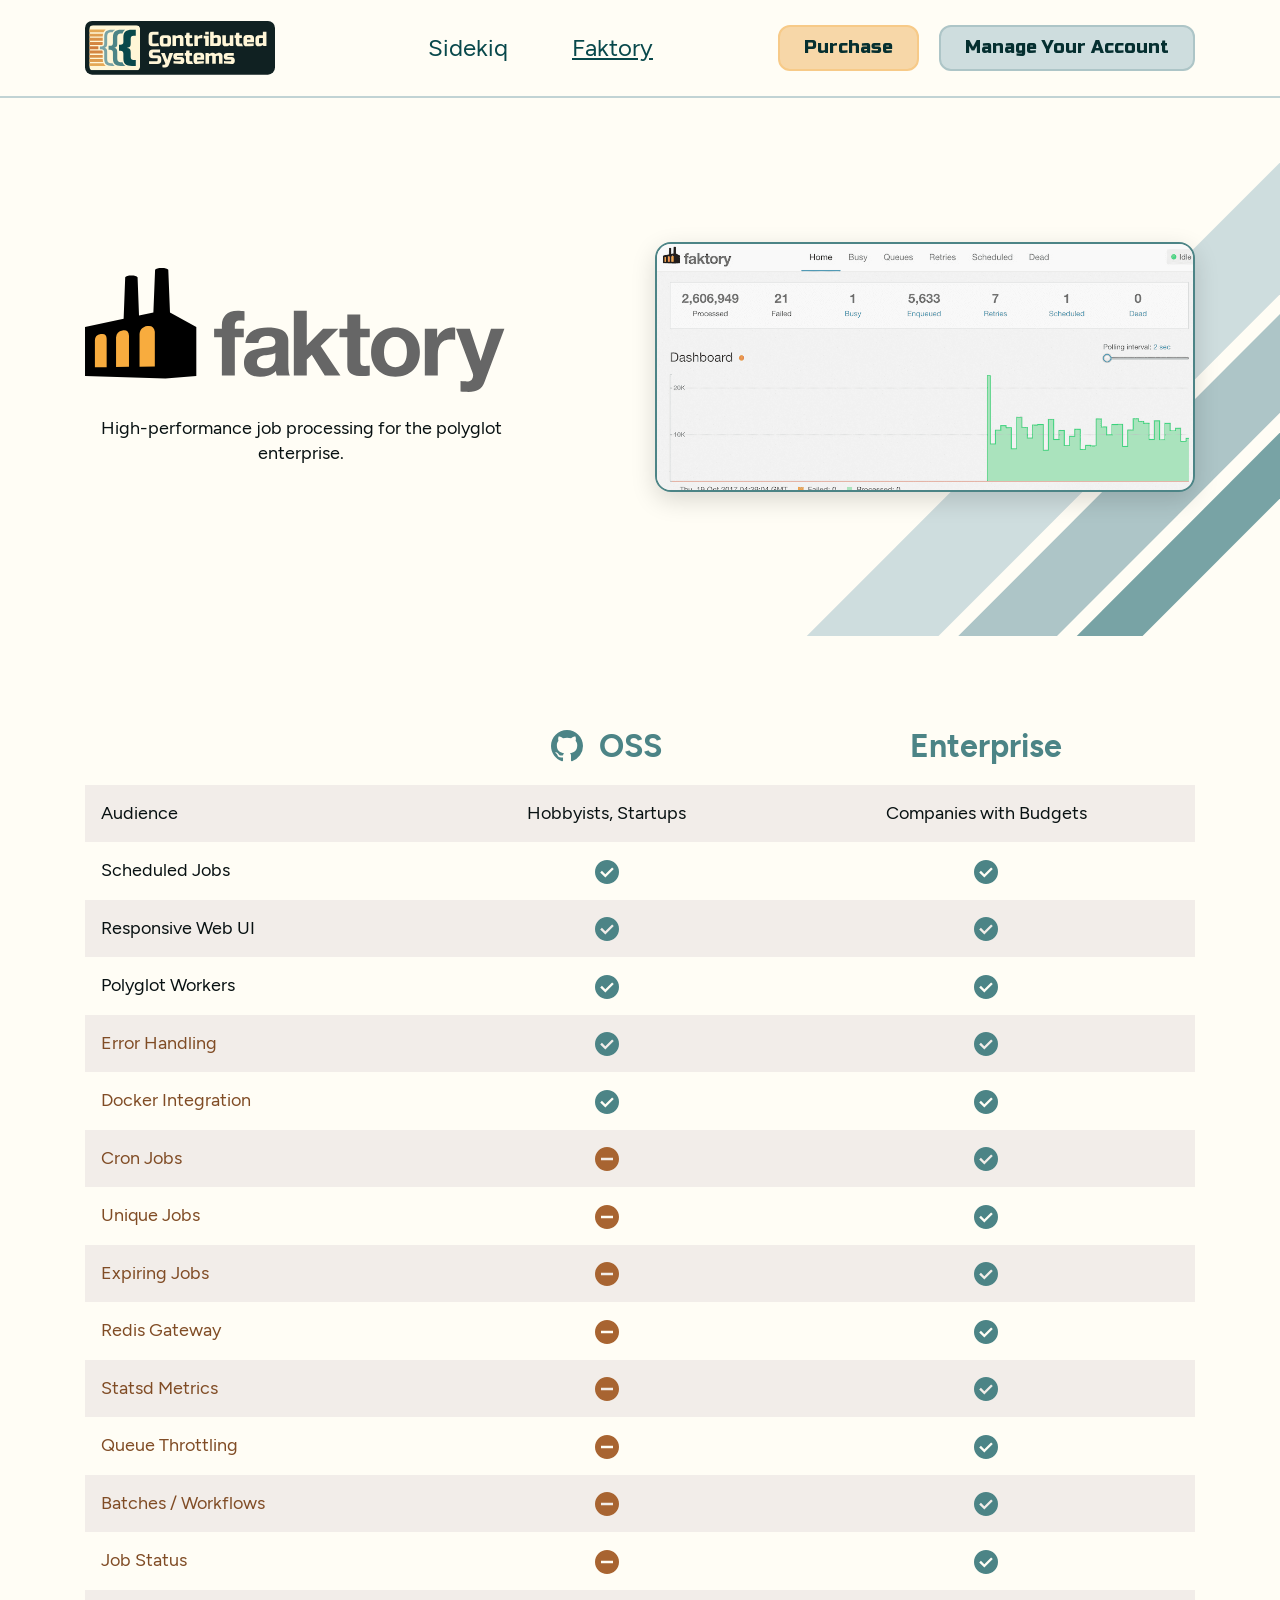
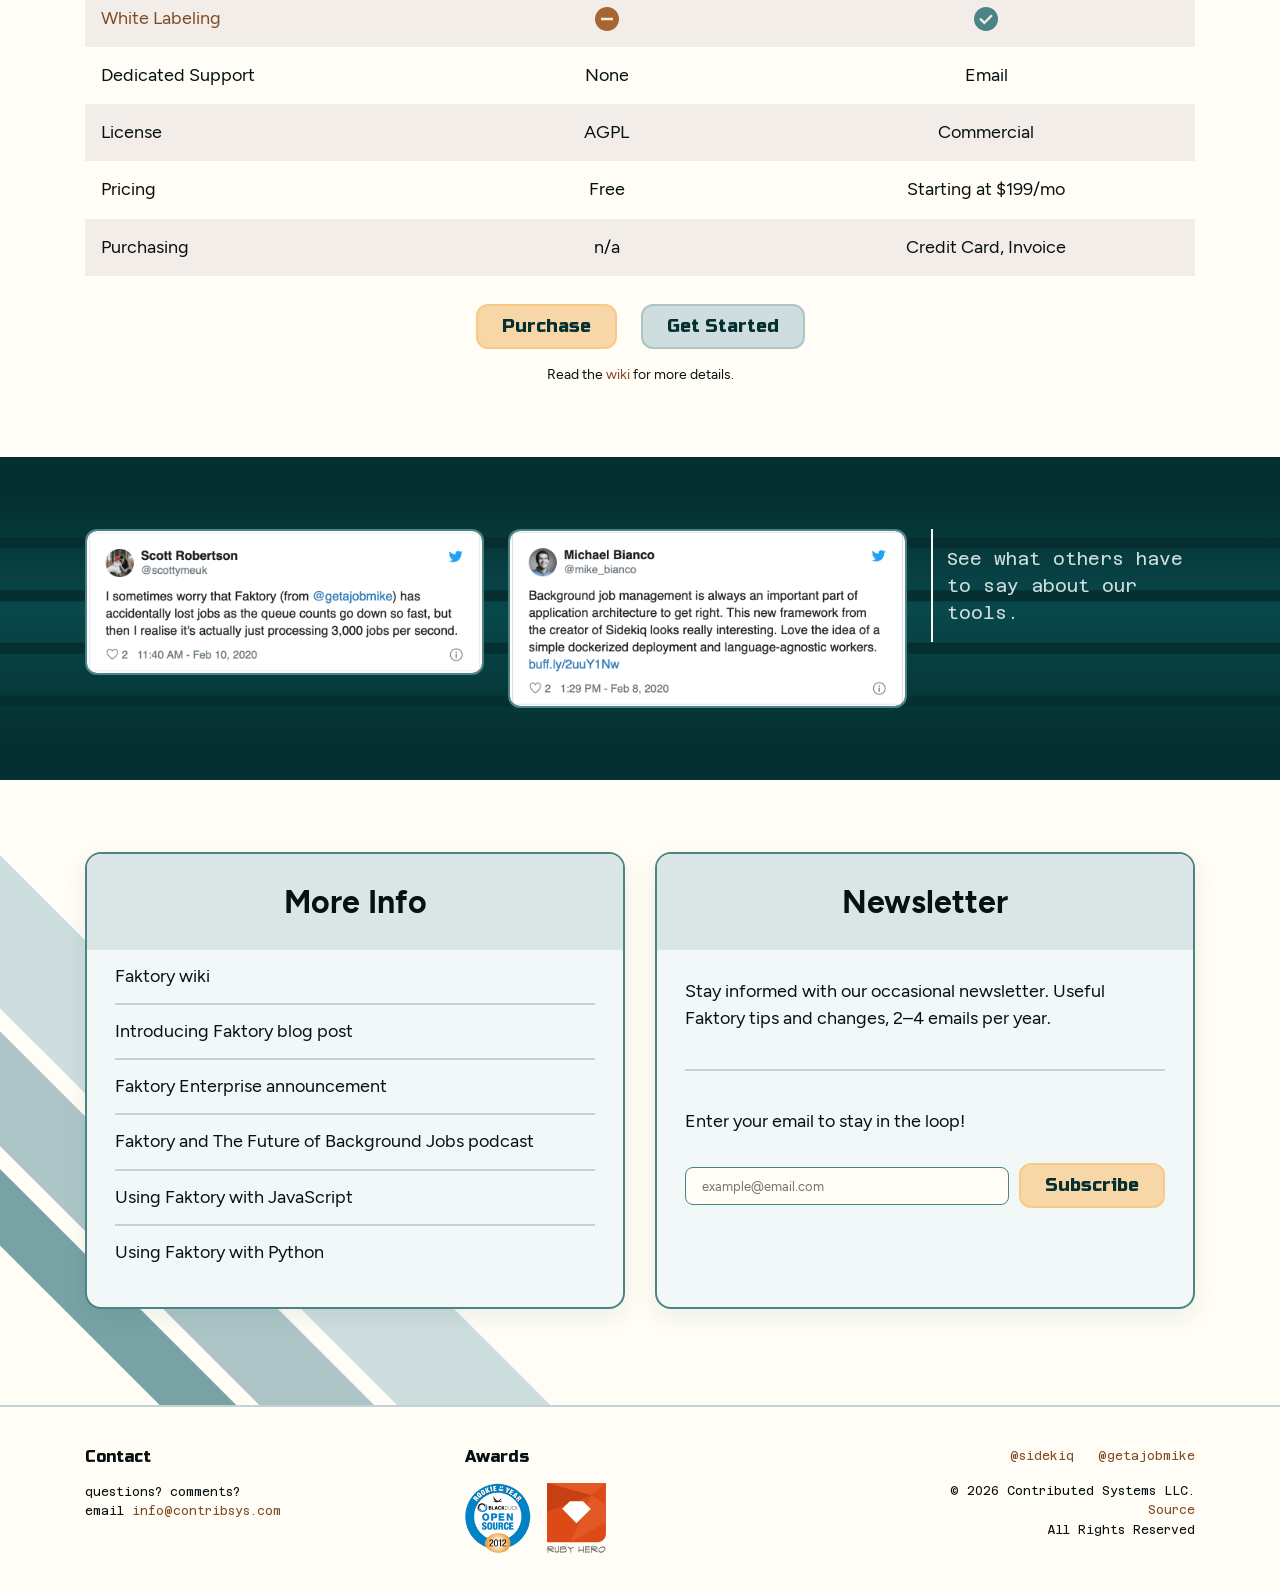
==== faktory/index.html @ bf3a91c1 "Replace fa-github icon with inline SVG" ====
<!doctype html>
<html lang="en">
  <head>
    <meta charset="utf-8">
    <title>Faktory - high-performance background job system</title>
    <meta name="description" content="Faktory provides the features and APIs necessary to scale asynchronous background job processing for any enterprise.">
    <meta name="viewport" content="width=device-width, initial-scale=1">
    <link rel="icon" type="image/svg+xml" href="../favicon.svg">
    <link rel="preload" href="../fonts/RussoOne-Regular.woff2" as="font" type="font/woff2" crossorigin>
    <link rel="preload" href="../fonts/Figtree-Regular.woff2" as="font" type="font/woff2" crossorigin>
    <link rel="stylesheet" href="../css/base.css">
    <link rel="stylesheet" href="../css/fonts.css">
    <link rel="stylesheet" href="../css/theme.css">
    <link rel="stylesheet" href="../css/components.css">
  </head>
  <body>

    <header class="site-header">
      <div class="container">
        <nav class="navbar navbar-expand-lg">
          <a class="navbar-brand" href="../">
            <img src="../images/contribsys-logo.svg" alt="Contributed Systems" width="190" height="54">
          </a>
          <button class="navbar-toggler" type="button" data-toggle="collapse" data-target="#primaryNav" aria-controls="primaryNav" aria-expanded="false" aria-label="Toggle navigation">
            <span class="navbar-toggler-icon"></span>
          </button>
          <div class="collapse navbar-collapse" id="primaryNav">
            <ul class="navbar-nav mx-auto site-nav">
              <li class="nav-item"><a class="nav-link" href="https://sidekiq.org">Sidekiq</a></li>
              <li class="nav-item"><a class="nav-link active" href=".">Faktory</a></li>
            </ul>
            <ul class="navbar-nav site-nav-cta">
              <li class="nav-item"><a class="nav-link btn-pill btn-pill--accent" href="https://billing.contribsys.com/">Purchase</a></li>
              <li class="nav-item"><a class="nav-link btn-pill btn-pill--primary" href="https://billing.contribsys.com/">Manage Your Account</a></li>
            </ul>
          </div>
        </nav>
      </div>
    </header>

    <section class="hero">
      <div class="mint__stripes mint__stripes--right" aria-hidden="true"></div>
      <div class="container">
        <div class="row align-items-center">
          <div class="col-lg-6 faktory-hero__intro">
            <img src="../images/faktory-logo.svg" class="faktory-hero__logo" alt="Faktory">
            <h2 class="faktory-hero__tagline">High-performance job processing for the polyglot enterprise.</h2>
          </div>
          <div class="col-lg-6 faktory-hero__screenshot">
            <img src="../images/faktory-ui.png" class="faktory-hero__ui framed" alt="Faktory Web UI">
          </div>
        </div>
      </div>
    </section>

    <section class="compare">
      <div class="container">
        <table class="table compare-table">
          <thead>
            <tr>
              <th scope="col"></th>
              <th scope="col"><a href="https://github.com/contribsys/faktory/" target="_blank" rel="noopener"><svg aria-hidden="true" width="1em" height="1em" viewBox="0 0 16 16" fill="currentColor" style="vertical-align: -.15em; margin-right: .25em;"><path d="M8 0C3.58 0 0 3.58 0 8c0 3.54 2.29 6.53 5.47 7.59.4.07.55-.17.55-.38 0-.19-.01-.82-.01-1.49-2.01.37-2.53-.49-2.69-.94-.09-.23-.48-.94-.82-1.13-.28-.15-.68-.52-.01-.53.63-.01 1.08.58 1.23.82.72 1.21 1.87.87 2.33.66.07-.52.28-.87.51-1.07-1.78-.2-3.64-.89-3.64-3.95 0-.87.31-1.59.82-2.15-.08-.2-.36-1.02.08-2.12 0 0 .67-.21 2.2.82.64-.18 1.32-.27 2-.27.68 0 1.36.09 2 .27 1.53-1.04 2.2-.82 2.2-.82.44 1.1.16 1.92.08 2.12.51.56.82 1.27.82 2.15 0 3.07-1.87 3.75-3.65 3.95.29.25.54.73.54 1.48 0 1.07-.01 1.93-.01 2.2 0 .21.15.46.55.38A8.013 8.013 0 0 0 16 8c0-4.42-3.58-8-8-8z"/></svg> OSS</a></th>
              <th scope="col">Enterprise</th>
            </tr>
          </thead>
          <tbody>
            <tr><td class="key">Audience</td><td>Hobbyists, Startups</td><td>Companies with Budgets</td></tr>
            <tr><td class="key">Scheduled Jobs</td><td><span class="icon-yes" aria-label="yes"></span></td><td><span class="icon-yes" aria-label="yes"></span></td></tr>
            <tr><td class="key">Responsive Web UI</td><td><span class="icon-yes" aria-label="yes"></span></td><td><span class="icon-yes" aria-label="yes"></span></td></tr>
            <tr><td class="key">Polyglot Workers</td><td><span class="icon-yes" aria-label="yes"></span></td><td><span class="icon-yes" aria-label="yes"></span></td></tr>
            <tr><td class="key"><a href="https://github.com/contribsys/faktory/wiki/Job-Errors">Error Handling</a></td><td><span class="icon-yes" aria-label="yes"></span></td><td><span class="icon-yes" aria-label="yes"></span></td></tr>
            <tr><td class="key"><a href="https://github.com/contribsys/faktory/wiki/Docker">Docker Integration</a></td><td><span class="icon-yes" aria-label="yes"></span></td><td><span class="icon-yes" aria-label="yes"></span></td></tr>
            <tr><td class="key"><a href="https://github.com/contribsys/faktory/wiki/Ent-Cron">Cron Jobs</a></td><td><span class="icon-no" aria-label="no"></span></td><td><span class="icon-yes" aria-label="yes"></span></td></tr>
            <tr><td class="key"><a href="https://github.com/contribsys/faktory/wiki/Ent-Unique-Jobs">Unique Jobs</a></td><td><span class="icon-no" aria-label="no"></span></td><td><span class="icon-yes" aria-label="yes"></span></td></tr>
            <tr><td class="key"><a href="https://github.com/contribsys/faktory/wiki/Ent-Expiring-Jobs">Expiring Jobs</a></td><td><span class="icon-no" aria-label="no"></span></td><td><span class="icon-yes" aria-label="yes"></span></td></tr>
            <tr><td class="key"><a href="https://github.com/contribsys/faktory/wiki/Ent-Redis-Gateway">Redis Gateway</a></td><td><span class="icon-no" aria-label="no"></span></td><td><span class="icon-yes" aria-label="yes"></span></td></tr>
            <tr><td class="key"><a href="https://github.com/contribsys/faktory/wiki/Ent-Metrics">Statsd Metrics</a></td><td><span class="icon-no" aria-label="no"></span></td><td><span class="icon-yes" aria-label="yes"></span></td></tr>
            <tr><td class="key"><a href="https://github.com/contribsys/faktory/wiki/Ent-Throttling">Queue Throttling</a></td><td><span class="icon-no" aria-label="no"></span></td><td><span class="icon-yes" aria-label="yes"></span></td></tr>
            <tr><td class="key"><a href="https://github.com/contribsys/faktory/wiki/Ent-Batches">Batches / Workflows</a></td><td><span class="icon-no" aria-label="no"></span></td><td><span class="icon-yes" aria-label="yes"></span></td></tr>
            <tr><td class="key"><a href="https://github.com/contribsys/faktory/wiki/Ent-Tracking">Job Status</a></td><td><span class="icon-no" aria-label="no"></span></td><td><span class="icon-yes" aria-label="yes"></span></td></tr>
            <tr><td class="key"><a href="https://github.com/contribsys/faktory/wiki/Ent-Misc">White Labeling</a></td><td><span class="icon-no" aria-label="no"></span></td><td><span class="icon-yes" aria-label="yes"></span></td></tr>
            <tr><td class="key">Dedicated Support</td><td>None</td><td>Email</td></tr>
            <tr><td class="key">License</td><td>AGPL</td><td>Commercial</td></tr>
            <tr><td class="key">Pricing</td><td>Free</td><td>Starting at $199/mo</td></tr>
            <tr><td class="key">Purchasing</td><td>n/a</td><td>Credit Card, Invoice</td></tr>
          </tbody>
        </table>
        <div class="compare__cta">
          <a href="https://billing.contribsys.com/" target="_blank" rel="noopener" class="btn-pill btn-pill--accent">Purchase</a>
          <a href="https://github.com/contribsys/faktory/wiki" target="_blank" rel="noopener" class="btn-pill btn-pill--primary">Get Started</a>
        </div>
        <p class="compare__note">Read the <a href="https://github.com/contribsys/faktory/wiki#documentation">wiki</a> for more details.</p>
      </div>
    </section>

    <section class="mint-band testimonials">
      <div class="container">
        <div class="testimonials__grid">
          <a class="testimonials__tweet" href="https://twitter.com/scottymeuk/status/1226954047095214087" target="_blank" rel="noopener">
            <img src="../images/faktory-tweet1.png" alt="Tweet by Scott Robertson" class="framed">
          </a>
          <a class="testimonials__tweet" href="https://twitter.com/mike_bianco/status/1226256642561495040" target="_blank" rel="noopener">
            <img src="../images/faktory-tweet2.png" alt="Tweet by Michael Bianco" class="framed">
          </a>
          <p class="testimonials__eyebrow">See what others have to say about our tools.</p>
        </div>
      </div>
    </section>

    <section class="info-band">
      <div class="mint__stripes mint__stripes--left" aria-hidden="true"></div>
      <div class="container">
        <div class="row">
          <div class="col-md-6 mb-4">
            <article class="card-panel info-card">
              <header class="card-panel__header">
                <h3>More Info</h3>
              </header>
              <ul class="card-panel__list">
                <li><a target="_blank" rel="noopener" href="https://github.com/contribsys/faktory/wiki">Faktory wiki</a></li>
                <li><a target="_blank" rel="noopener" href="https://www.mikeperham.com/2017/10/24/introducing-faktory/">Introducing Faktory blog post</a></li>
                <li><a target="_blank" rel="noopener" href="https://www.mikeperham.com/2020/01/08/faktory-enterprise/">Faktory Enterprise announcement</a></li>
                <li><a target="_blank" rel="noopener" href="https://changelog.com/podcast/274">Faktory and The Future of Background Jobs podcast</a></li>
                <li><a target="_blank" rel="noopener" href="https://www.mikeperham.com/2019/01/16/using-faktory-with-javascript/">Using Faktory with JavaScript</a></li>
                <li><a target="_blank" rel="noopener" href="https://www.mikeperham.com/2019/01/08/using-faktory-with-python/">Using Faktory with Python</a></li>
              </ul>
            </article>
          </div>
          <div class="col-md-6 mb-4">
            <article class="card-panel info-card">
              <header class="card-panel__header">
                <h3>Newsletter</h3>
              </header>
              <div class="card-panel__body">
                <p>Stay informed with our occasional newsletter. Useful Faktory tips and changes, 2&ndash;4 emails per year.</p>
                <hr class="card-panel__rule">
                <p>Enter your email to stay in the loop!</p>
                <form action="https://tinyletter.com/faktory" method="post" target="popupwindow" onsubmit="window.open('https://tinyletter.com/faktory', 'popupwindow', 'scrollbars=yes,width=800,height=600');return true" class="newsletter-form">
                  <label class="sr-only" for="tlemail">Email address</label>
                  <input type="email" name="email" id="tlemail" placeholder="example@email.com" autocomplete="email" required>
                  <input type="hidden" value="1" name="embed">
                  <button type="submit" class="btn-pill btn-pill--accent">Subscribe</button>
                </form>
              </div>
            </article>
          </div>
        </div>
      </div>
    </section>

    <footer class="site-footer">
      <div class="container">
        <div class="row site-footer__row">
          <div class="col-md-4 site-footer__col site-footer__contact">
            <h3 class="site-footer__heading">Contact</h3>
            <p>questions? comments?<br>
              email <a href="mailto:info&#64;contribsys.com">info&#64;contribsys.com</a></p>
          </div>
          <div class="col-md-4 site-footer__col site-footer__awards">
            <h3 class="site-footer__heading">Awards</h3>
            <div class="site-footer__badges">
              <a href="https://www.blackducksoftware.com/open-source-rookies/2012-recipients" target="_blank" rel="noopener">
                <img src="../images/rookie.png" alt="Rookie of the Year" height="70">
              </a>
              <a href="http://rubyheroes.com" target="_blank" rel="noopener">
                <img src="../images/hero-1.svg" alt="Ruby Hero" height="70">
              </a>
            </div>
          </div>
          <div class="col-md-4 site-footer__col site-footer__social">
            <ul class="site-footer__links">
              <li><a rel="me" href="https://ruby.social/@sidekiq">@sidekiq</a></li>
              <li><a rel="me" href="https://ruby.social/@getajobmike">@getajobmike</a></li>
            </ul>
            <p class="site-footer__legal">
              &copy; 2026 Contributed Systems LLC.<br>
              <a href="https://github.com/mperham/contribsys.com">Source</a><br>
              All Rights Reserved
            </p>
          </div>
        </div>
      </div>
    </footer>

    <script>
      document.querySelectorAll(".navbar-toggler[data-target]").forEach((btn) => {
        btn.addEventListener("click", () => {
          const target = document.querySelector(btn.getAttribute("data-target"));
          if (!target) return;
          const open = target.classList.toggle("show");
          btn.setAttribute("aria-expanded", String(open));
        });
      });
    </script>
  </body>
</html>
---- css/base.css ----
/* ==========================================================================
   base.css
   Minimal layout primitives replacing Bootstrap 4.4.1. Ships exactly what
   the site uses: reset, .container, grid (row + col-md-4/6, col-lg-6),
   navbar flex scaffolding, a handful of utilities. Visual styling lives in
   theme.css and components.css.

   Load order: base.css -> fonts.css -> theme.css -> components.css
   ========================================================================== */

/* ---------- Reset ---------- */

*, *::before, *::after {
  box-sizing: border-box;
}

html {
  -webkit-text-size-adjust: 100%;
}

body {
  margin: 0;
}

h1, h2, h3, h4, h5, h6,
p, figure, ul, ol {
  margin: 0;
}

ul, ol {
  padding-left: 0;
}

img, svg {
  max-width: 100%;
  height: auto;
  vertical-align: middle;
}

a {
  background-color: transparent;
}

button {
  font: inherit;
  color: inherit;
  background: none;
  border: 0;
  padding: 0;
  cursor: pointer;
}

table {
  border-collapse: collapse;
}

/* ---------- Container ---------- */

.container {
  width: 100%;
  margin: 0 auto;
  padding: 0 15px;
}

@media (min-width: 576px)  { .container { max-width: 540px;  } }
@media (min-width: 768px)  { .container { max-width: 720px;  } }
@media (min-width: 992px)  { .container { max-width: 960px;  } }
@media (min-width: 1200px) { .container { max-width: 1140px; } }

/* ---------- Grid ---------- */

.row {
  display: flex;
  flex-wrap: wrap;
  margin: 0 -15px;
}

.col-md-4,
.col-md-6,
.col-lg-6 {
  position: relative;
  width: 100%;
  padding: 0 15px;
}

@media (min-width: 768px) {
  .col-md-4 { flex: 0 0 33.333333%; max-width: 33.333333%; }
  .col-md-6 { flex: 0 0 50%;        max-width: 50%;        }
}

@media (min-width: 992px) {
  .col-lg-6 { flex: 0 0 50%; max-width: 50%; }
}

/* ---------- Navbar scaffolding ----------
   Flex plumbing only. Visual styling of nav items, toggler icon, and the
   open/close transition lives in components.css under .site-header. */

.navbar {
  position: relative;
  display: flex;
  flex-wrap: wrap;
  align-items: center;
  justify-content: space-between;
}

.navbar-brand {
  display: inline-block;
  padding-top: .3125rem;
  padding-bottom: .3125rem;
  margin-right: 1rem;
  font-size: 1.25rem;
  line-height: inherit;
  white-space: nowrap;
}

.navbar-nav {
  display: flex;
  flex-direction: column;
  padding-left: 0;
  margin-bottom: 0;
  list-style: none;
}

.navbar-toggler {
  padding: .25rem .75rem;
  font-size: 1.25rem;
  line-height: 1;
  background-color: transparent;
  border: 1px solid transparent;
  border-radius: .25rem;
}

.navbar-collapse {
  flex-basis: 100%;
  flex-grow: 1;
  align-items: center;
  display: none;
}

.navbar-collapse.show {
  display: block;
}

@media (min-width: 992px) {
  .navbar-expand-lg {
    flex-flow: row nowrap;
    justify-content: flex-start;
  }
  .navbar-expand-lg .navbar-nav {
    flex-direction: row;
  }
  .navbar-expand-lg .navbar-collapse {
    display: flex !important;
    flex-basis: auto;
  }
  .navbar-expand-lg .navbar-toggler {
    display: none;
  }
}

/* ---------- Utilities ---------- */

.mx-auto           { margin-right: auto !important; margin-left: auto !important; }
.mb-4              { margin-bottom: 1.5rem !important; }
.align-items-center { align-items: center !important; }

.sr-only {
  position: absolute;
  width: 1px;
  height: 1px;
  padding: 0;
  margin: -1px;
  overflow: hidden;
  clip: rect(0, 0, 0, 0);
  white-space: nowrap;
  border: 0;
}
---- css/fonts.css ----
@font-face {
  font-family: "Russo One";
  font-style: normal;
  font-weight: 400;
  font-display: swap;
  src: url("../fonts/RussoOne-Regular.woff2") format("woff2");
}

@font-face {
  font-family: "Figtree";
  font-style: normal;
  font-weight: 400;
  font-display: swap;
  src: url("../fonts/Figtree-Regular.woff2") format("woff2");
}

@font-face {
  font-family: "Figtree";
  font-style: normal;
  font-weight: 600;
  font-display: swap;
  src: url("../fonts/Figtree-SemiBold.woff2") format("woff2");
}

@font-face {
  font-family: "Figtree";
  font-style: normal;
  font-weight: 700;
  font-display: swap;
  src: url("../fonts/Figtree-Bold.woff2") format("woff2");
}

@font-face {
  font-family: "Azeret Mono";
  font-style: normal;
  font-weight: 400;
  font-display: swap;
  src: url("../fonts/AzeretMono-Regular.woff2") format("woff2");
}
---- css/theme.css ----
/* ==========================================================================
   theme.css
   Design tokens + base element styling extracted from the Figma design system
   (Contributed Systems Redesign). Layered on top of Bootstrap 4.4.1.

   Load order: bootstrap.css → theme.css → components.css

   Scale suffix convention (Tailwind style):
     sm, md, lg, xl, 2xl, 3xl, 4xl, 5xl, 6xl

   Breakpoints (hardcoded in @media since CSS custom properties cannot be
   consumed by media queries):
     Tablet = <992px (Bootstrap lg)
     Mobile = <768px (Bootstrap md)
   ========================================================================== */

:root {
  /* ============ PRIMITIVES — raw ramps from Figma (1:1) ============ */

  /* Cool Mint — primary brand (dark teal used for inverted bands) */
  --cool-mint-50:  #f2f7f7;
  --cool-mint-100: #dae5e5;
  --cool-mint-200: #ceddde;
  --cool-mint-300: #c1d3d4;
  --cool-mint-400: #adc5c7;
  --cool-mint-500: #9bbbbd;
  --cool-mint-600: #78a3a5;
  --cool-mint-700: #4c8486;
  --cool-mint-800: #08484b;
  --cool-mint-900: #052f30;
  --cool-mint-950: #102122;

  /* Dusty Orange — accent */
  --dusty-orange-50:  #f2ede9;
  --dusty-orange-100: #ebddd3;
  --dusty-orange-200: #e8cfbc;
  --dusty-orange-300: #e8c0a2;
  --dusty-orange-400: #e8b289;
  --dusty-orange-500: #de9864;
  --dusty-orange-600: #ce7a3b;
  --dusty-orange-700: #a86431;
  --dusty-orange-800: #804c25;
  --dusty-orange-900: #4a2c15;
  --dusty-orange-950: #2e1b0d;

  /* Soft Apricot — highlights / pills */
  --soft-apricot-50:  #f7eee1;
  --soft-apricot-100: #f7e3c6;
  --soft-apricot-200: #f7d7a8;
  --soft-apricot-300: #f7ca88;
  --soft-apricot-400: #f2bb6b;
  --soft-apricot-500: #e6ac57;
  --soft-apricot-600: #cf9a4c;
  --soft-apricot-700: #ab7f3f;
  --soft-apricot-800: #826130;
  --soft-apricot-900: #543f1f;
  --soft-apricot-950: #402f18;

  /* Faded Lemon — soft page backgrounds */
  --faded-lemon-50:  #fffdf5;
  --faded-lemon-100: #fff6d7;
  --faded-lemon-200: #f0e5bd;
  --faded-lemon-300: #e5d7a1;
  --faded-lemon-400: #d6c78d;
  --faded-lemon-500: #c7b777;
  --faded-lemon-600: #b2a262;
  --faded-lemon-700: #9c8b4b;
  --faded-lemon-800: #85753a;
  --faded-lemon-900: #635726;
  --faded-lemon-950: #453c1a;

  /* Taupe Neutral */
  --taupe-50:  #faf7f5;
  --taupe-100: #e8e5e3;
  --taupe-200: #d9d6d4;
  --taupe-300: #cfccca;
  --taupe-400: #c4c0bc;
  --taupe-500: #b8b3b0;
  --taupe-600: #a69f9a;
  --taupe-700: #8f8782;
  --taupe-800: #736c66;
  --taupe-900: #5c544f;
  --taupe-950: #453e38;

  /* Cool Grey — UI greys */
  --cool-grey-25:  #ffffff;
  --cool-grey-50:  #f7f7f7;
  --cool-grey-100: #e6e6e6;
  --cool-grey-200: #dedede;
  --cool-grey-300: #d4d4d4;
  --cool-grey-400: #c7c7c7;
  --cool-grey-500: #bdbdbd;
  --cool-grey-600: #a5a5a5;
  --cool-grey-700: #868686;
  --cool-grey-800: #4b4b4b;
  --cool-grey-900: #303030;
  --cool-grey-950: #081112;

  /* ============ TYPE FAMILIES ============ */
  --font-heading:    "Russo One", system-ui, sans-serif;
  --font-subheading: "Figtree", system-ui, sans-serif;
  --font-body:       "Figtree", system-ui, sans-serif;
  --font-details:    "Azeret Mono", ui-monospace, SFMono-Regular, Menlo, monospace;

  /* Type sizes — Desktop values; overridden at Mobile below */
  --size-xs:  12px;
  --size-sm:  14px;
  --size-md:  16px;
  --size-lg:  18px;
  --size-xl:  24px;
  --size-2xl: 32px;
  --size-3xl: 40px;
  --size-4xl: 72px;
  --size-5xl: 80px;

  /* Spacing — Desktop; overridden at Tablet and Mobile below */
  --space-xs:  8px;
  --space-sm:  10px;
  --space-md:  14px;
  --space-lg:  16px;
  --space-xl:  20px;
  --space-2xl: 24px;
  --space-3xl: 28px;
  --space-4xl: 32px;
  --space-5xl: 40px;
  --space-6xl: 72px;

  /* Radii */
  --radius-sm: 8px;
  --radius-md: 12px;
  --radius-lg: 16px;

  /* ============ SEMANTIC ALIASES ============ */
  --brand-primary: var(--cool-mint-800);
  --brand-accent:  var(--dusty-orange-700);

  --surface-page:   var(--faded-lemon-50);
  --surface-subtle: var(--soft-apricot-50);

  --text-default:    var(--cool-grey-950);
  --text-accent:     var(--cool-mint-900);
  --text-on-inverse: var(--cool-grey-25);
  --text-link:       var(--dusty-orange-800);
  --text-link-hover: var(--dusty-orange-700);

  --border-default: var(--cool-mint-300);
  --border-strong:  var(--cool-mint-700);

  /* ============ TYPE ROLES ============ */
  --type-hero-family:      var(--font-heading);
  --type-hero-size:        var(--size-4xl);
  --type-hero-line-height: 1;
  --type-hero-weight:      400;

  --type-h2-family:      var(--font-subheading);
  --type-h2-size:        var(--size-3xl);
  --type-h2-line-height: 1;
  --type-h2-weight:      700;

  --type-h3-family:      var(--font-subheading);
  --type-h3-size:        var(--size-2xl);
  --type-h3-line-height: 1.25;
  --type-h3-weight:      400;

  --type-body-xl-size:        var(--size-xl);
  --type-body-xl-line-height: 1.333;
}

/* ============ RESPONSIVE OVERRIDES ============ */

@media (max-width: 991.98px) {
  :root {
    --space-xs:  6px;
    --space-sm:  8px;
    --space-md:  10px;
    --space-lg:  14px;
    --space-xl:  16px;
    --space-2xl: 20px;
    --space-3xl: 24px;
    --space-4xl: 28px;
    --space-5xl: 32px;
    --space-6xl: 40px;
  }
}

@media (max-width: 767.98px) {
  :root {
    --size-xs:  10px;
    --size-sm:  12px;
    --size-md:  14px;
    --size-lg:  16px;
    --size-xl:  18px;
    --size-2xl: 24px;
    --size-3xl: 30px;
    --size-4xl: 48px;
    --size-5xl: 72px;

    --space-xs:  4px;
    --space-sm:  6px;
    --space-md:  8px;
    --space-lg:  12px;
    --space-xl:  14px;
    --space-2xl: 16px;
    --space-3xl: 20px;
    --space-4xl: 24px;
    --space-5xl: 28px;
    --space-6xl: 32px;
  }
}

/* ============ BASE ELEMENT STYLES ============ */

body {
  font-family: var(--font-body);
  font-size: var(--size-lg);
  line-height: 1.4;
  color: var(--text-default);
  background-color: var(--surface-page);
}

h1, .h1 {
  font-family: var(--type-hero-family);
  font-size: var(--type-hero-size);
  line-height: var(--type-hero-line-height);
  font-weight: var(--type-hero-weight);
  color: var(--text-default);
}

h2, .h2 {
  font-family: var(--type-h2-family);
  font-size: var(--type-h2-size);
  line-height: var(--type-h2-line-height);
  font-weight: var(--type-h2-weight);
  color: var(--text-default);
}

h3, .h3 {
  font-family: var(--type-h3-family);
  font-size: var(--type-h3-size);
  line-height: var(--type-h3-line-height);
  font-weight: var(--type-h3-weight);
  color: var(--text-default);
}

h4, .h4 { font-family: var(--font-subheading); font-weight: 600; }
h5, .h5 { font-family: var(--font-subheading); font-weight: 600; }
h6, .h6 { font-family: var(--font-subheading); font-weight: 600; }

p, .lead {
  font-family: var(--font-body);
}

.lead {
  font-size: var(--type-body-xl-size);
  line-height: var(--type-body-xl-line-height);
  font-weight: 400;
}

a {
  color: var(--text-link);
  text-decoration: none;
}

a:hover,
a:focus {
  color: var(--text-link-hover);
  text-decoration: underline;
}

code, pre, kbd, samp {
  font-family: var(--font-details);
}
---- css/components.css ----
/* ==========================================================================
   components.css
   Component-level styling layered over Bootstrap 4.4.1 and theme.css tokens.
   ========================================================================== */

/* Content image outline — applied to non-chrome imagery (logos inside
   product/info cards, screenshots, photos, badges) via the .framed
   utility. Logos and fixed-fit marks in site chrome do not get this. */
.framed {
  border: 2px solid var(--border-strong);
}

/* ============ HEADER / NAV ============ */

.site-header {
  padding: var(--space-lg) 0;
  background-color: var(--surface-page);
}

.site-header .navbar {
  padding: 0;
}

.site-header .navbar-brand {
  margin-right: var(--space-3xl);
}

.site-header .navbar-brand img {
  display: block;
  height: 54px;
  width: auto;
}

/* Collapsed nav (below lg breakpoint) right-aligns under the hamburger. */
@media (max-width: 991.98px) {
  .site-header .navbar-collapse {
    text-align: right;
  }

  .site-header .site-nav,
  .site-header .site-nav-cta {
    align-items: flex-end;
  }

  .site-header .site-nav-cta .nav-link.btn-pill {
    align-self: flex-end;
  }

  /* Tighten line-height on plain links so extra half-leading doesn't
     create uneven visual gaps next to the pills (which use 1.2). */
  .site-header .site-nav .nav-link,
  .site-header .site-nav-cta .nav-link:not(.btn-pill) {
    line-height: 1.2;
  }

  /* Even vertical rhythm across both <ul> groups in the stacked menu.
     Intra-group spacing already comes from .site-nav-cta's `gap`. */
  .site-header .site-nav .nav-item + .nav-item,
  .site-header .site-nav + .site-nav-cta {
    margin-top: var(--space-sm);
  }

  /* Ease the hamburger menu open/closed instead of snapping. */
  .site-header .navbar-collapse.collapse:not(.show) {
    display: block;
    max-height: 0;
    opacity: 0;
    overflow: hidden;
  }

  .site-header .navbar-collapse {
    max-height: 500px;
    opacity: 1;
    overflow: hidden;
    transition: max-height 250ms ease-out, opacity 200ms ease-out;
  }

  @media (prefers-reduced-motion: reduce) {
    .site-header .navbar-collapse {
      transition: none;
    }
  }
}

/* Themed hamburger toggler (collapsed nav below lg breakpoint) */
.site-header .navbar-toggler {
  border: 0;
  padding: var(--space-xs) var(--space-sm);
  background-color: transparent;
  cursor: pointer;
}

.site-header .navbar-toggler:focus {
  outline: 0;
  box-shadow: none;
}

.site-header .navbar-toggler:focus-visible {
  outline: 0;
  box-shadow: 0 0 0 3px var(--cool-mint-300);
}

.site-header .navbar-toggler-icon {
  display: block;
  width: 28px;
  height: 2px;
  background-color: var(--cool-mint-800);
  position: relative;
}

.site-header .navbar-toggler-icon::before,
.site-header .navbar-toggler-icon::after {
  content: "";
  position: absolute;
  left: 0;
  width: 28px;
  height: 2px;
  background-color: var(--cool-mint-800);
}

.site-header .navbar-toggler-icon::before { top: -8px; }
.site-header .navbar-toggler-icon::after  { top:  8px; }

.site-nav .nav-link,
.site-nav-cta .nav-link:not(.btn-pill) {
  font-family: var(--font-subheading);
  font-weight: 400;
  font-size: var(--size-xl);
  color: var(--brand-primary);
  padding: var(--space-sm) var(--space-lg);
}

@media (min-width: 992px) {
  .site-nav .nav-link,
  .site-nav-cta .nav-link:not(.btn-pill) {
    margin: var(--space-xs) var(--space-lg);
  }
}

.site-nav-cta .nav-link.btn-pill {
  font-size: var(--size-lg);
  color: var(--cool-mint-900);
  padding: var(--space-sm) var(--space-2xl);
}

.site-nav .nav-link:hover,
.site-nav .nav-link:focus {
  color: var(--text-link-hover);
  text-decoration: underline;
}

.site-nav .nav-link.active {
  color: var(--brand-primary);
  text-decoration: underline;
}

.site-nav-cta {
  gap: var(--space-sm);
}

.site-nav-cta .nav-item + .nav-item {
  margin-left: var(--space-sm);
}

/* ============ PILL BUTTON SYSTEM ============ */

.btn-pill {
  display: inline-block;
  font-family: var(--font-heading);
  font-weight: 400;
  border-radius: var(--radius-md);
  padding: var(--space-sm) var(--space-2xl);
  border: 0;
  line-height: 1.2;
  text-align: center;
  cursor: pointer;
  transition: background-color 0.15s ease, color 0.15s ease;
  text-decoration: none;
}

.btn-pill:hover,
.btn-pill:focus {
  text-decoration: none;
}

.btn-pill--accent {
  background-color: var(--soft-apricot-200);
  color: var(--text-accent);
  border: 2px solid var(--soft-apricot-300);
}

.btn-pill--accent:hover,
.btn-pill--accent:focus {
  background-color: var(--soft-apricot-500);
  color: var(--text-default);
}

.btn-pill--primary {
  background-color: var(--cool-mint-200);
  border: 2px solid var(--cool-mint-400);
  color: var(--cool-mint-900);
}

.btn-pill--primary:hover,
.btn-pill--primary:focus {
  background-color: var(--cool-mint-400);
  color: var(--cool-mint-900);
}

/* ============ HERO ============ */

.hero {
  position: relative;
  background-color: var(--surface-page);
  padding: calc(var(--space-6xl) * 2) 0;
  overflow: hidden;
  text-align: center;
  border-top: 2px solid var(--border-default);
}

.hero__inner {
  position: relative;
  z-index: 2;
}

.hero__title {
  font-family: var(--type-hero-family);
  font-size: var(--type-hero-size);
  line-height: var(--type-hero-line-height);
  font-weight: var(--type-hero-weight);
  color: var(--brand-primary);
  margin-bottom: var(--space-2xl);
  max-width: 18ch;
  margin-left: auto;
  margin-right: auto;
}

.hero__lead {
  font-size: var(--type-body-xl-size);
  line-height: var(--type-body-xl-line-height);
  color: var(--text-default);
  max-width: 40ch;
  margin: 0 auto;
}

/* Diagonal stripe decoration. The SVG scales height-first with its aspect
   ratio preserved, so its natural width after scaling depends on the
   section height. The element is sized to the SVG's aspect ratio so
   nothing clips, and pinned against the outer viewport edge. On narrow
   viewports the stripes can overlap into content area — that's accepted;
   content sits on top via z-index. */
.orange__stripes {
  position: absolute;
  top: 0;
  bottom: 0;
  aspect-ratio: 498 / 604;
  pointer-events: none;
  background-image: url("../images/orange-stripe.svg");
  background-repeat: no-repeat;
  background-size: 100% 100%;
}

.orange__stripes--left {
  left: 0;
}

.orange__stripes--right {
  right: 0;
  transform: scaleX(-1);
}

/* ============ MINT BAND (dark teal section with horizontal stripe decoration) ============
   Shared pattern for any full-width teal band that needs the horizontal
   stripe backdrop. Apply `.mint-band` to any <section>; variant classes
   layer on content-specific styling. */

.mint-band {
  background-color: var(--cool-mint-900);
  background-image: url("../images/mint-horizontal-stripes.svg");
  background-repeat: no-repeat;
  background-position: center 55%;
  background-size: 100% auto;
  padding: var(--space-6xl) 0;
  color: var(--text-on-inverse);
}

/* ============ PRODUCTS BAND ============ */

.products-band__title {
  text-align: center;
  color: var(--text-on-inverse);
  font-family: var(--font-subheading);
  font-weight: 700;
  font-size: var(--size-3xl);
  margin-bottom: var(--space-6xl);
}

/* ============ CARD PANEL (shared base for product-card, info-card, etc.) ============
   A card with a mint body, a slightly darker mint header that goes
   wall-to-wall, a bordered list section, and a footer anchored to the
   bottom. Variant classes layer feature-specific styling on top. */

.card-panel {
  background-color: var(--cool-mint-50);
  border: 2px solid var(--border-strong);
  border-radius: var(--radius-lg);
  height: 100%;
  display: flex;
  flex-direction: column;
  overflow: hidden;
}

.card-panel__header {
  background-color: var(--cool-mint-100);
  padding: var(--space-3xl);
  text-align: center;
}

.card-panel__header h3 {
  font-family: var(--font-subheading);
  font-weight: 700;
  font-size: var(--size-2xl);
  color: var(--text-default);
  margin: 0;
}

.card-panel__body {
  padding: var(--space-3xl);
}

.card-panel__body > p {
  padding-bottom: var(--space-3xl);
}

.card-panel__body > p:last-child {
  padding-bottom: 0;
}

.card-panel__rule {
  border: 0;
  border-top: 2px solid var(--border-default);
  padding: 0 0 var(--space-3xl) 0;
}

.card-panel__list {
  list-style: none;
  margin: 0;
  padding: 0 var(--space-3xl) var(--space-3xl);
}

.card-panel__list li {
  padding: var(--space-lg) 0;
  border-bottom: 2px solid var(--border-default);
  color: var(--text-default);
}

.card-panel__list li:last-child {
  border-bottom: 0;
}

.card-panel__footer {
  text-align: center;
  padding: var(--space-2xl) var(--space-3xl) var(--space-4xl);
  margin-top: auto;
}

/* ============ PRODUCT CARDS — variant of .card-panel ============ */

.product-card__header {
  padding: var(--space-4xl) var(--space-3xl);
  display: flex;
  flex-direction: column;
  justify-content: center;
  min-height: 260px;
}

.product-card__logo {
  display: block;
  margin: 0 auto var(--space-lg);
}

.product-card__logo img {
  max-width: 240px;
  width: 100%;
  height: auto;
}

.product-card__tagline {
  font-style: italic;
  color: var(--text-default);
  line-height: 1.35;
  margin: var(--space-2xl) auto var(--space-sm);
  max-width: 26ch;
}

/* ============ OPEN SOURCE BAND ============ */

.open-source {
  background-color: var(--surface-subtle);
  padding: var(--space-6xl) 0;
  text-align: center;
}

.open-source__title {
  font-family: var(--font-heading);
  font-weight: 400;
  font-size: var(--size-4xl);
  line-height: 1;
  color: var(--brand-primary);
  max-width: 18ch;
  margin: 0 auto var(--space-2xl);
}

@media (max-width: 991.98px) {
  .open-source__title {
    font-size: var(--size-3xl);
  }
}

.accent-orange {
  color: var(--brand-accent);
}

.open-source__lead {
  font-size: var(--size-xl);
  line-height: var(--size-2xl);
  color: var(--text-default);
  max-width: 60ch;
  margin: var(--space-4xl) auto 0;
}

/* ============ ABOUT MIKE ============ */

.about-mike {
  position: relative;
  background-color: var(--surface-page);
  padding: var(--space-6xl) 0;
  overflow: hidden;
}

.about-mike__inner {
  position: relative;
  z-index: 2;
  display: flex;
  gap: var(--space-5xl);
  align-items: flex-start;
  justify-content: center;
  flex-wrap: wrap;
}

.about-mike__text {
  flex: 1 1 420px;
  max-width: 560px;
}

.about-mike__title {
  font-family: var(--font-subheading);
  font-weight: 700;
  font-size: var(--size-2xl);
  color: var(--cool-grey-950);
  margin-bottom: var(--space-lg);
}

.about-mike__text p {
  line-height: 1.5;
  color: var(--text-default);
  margin-bottom: var(--space-lg);
}

.about-mike__portrait {
  flex: 0 0 auto;
  margin: 0;
}

.about-mike__portrait img {
  width: 240px;
  height: 240px;
  border-radius: var(--radius-lg);
  object-fit: cover;
  display: block;
}

/* ============ FOOTER ============ */

.site-footer {
  background-color: var(--surface-page);
  color: var(--text-default);
  padding: var(--space-5xl) 0;
  border-top: 2px solid var(--border-default);
}

.site-footer .site-footer__row {
  align-items: flex-start;
}

.site-footer__heading {
  font-family: var(--font-heading);
  font-weight: 400;
  font-size: var(--size-md);
  margin-bottom: var(--space-lg);
}

.site-footer__col,
.site-footer__col p {
  font-family: var(--font-details);
  font-size: var(--size-xs);
  line-height: 1.6;
  color: var(--text-default);
}

.site-footer__col a {
  color: var(--text-link);
  text-decoration: none;
}

.site-footer__col a:hover {
  color: var(--text-link-hover);
  text-decoration: underline;
}

.site-footer__badges {
  display: flex;
  gap: var(--space-lg);
  align-items: center;
}

.site-footer__badges img {
  height: 70px;
  width: auto;
}

.site-footer__links {
  list-style: none;
  padding: 0;
  margin: 0 0 var(--space-lg);
  text-align: right;
}

.site-footer__links li {
  display: inline-block;
  margin-left: var(--space-lg);
}

.site-footer__social {
  text-align: right;
}

.site-footer__legal {
  font-size: var(--size-xs);
  margin-top: var(--space-lg);
}

/* ============ FAKTORY HERO ============ */

.faktory-hero {
  position: relative;
  background-color: var(--surface-page);
  padding: var(--space-6xl) 0;
  overflow: hidden;
}

.mint__stripes {
  position: absolute;
  top: 0;
  bottom: 0;
  aspect-ratio: 537 / 604;
  pointer-events: none;
  background-image: url("../images/mint-stripe-right.svg");
  background-repeat: no-repeat;
  background-size: 100% 100%;
}

.mint__stripes--right {
  right: 0;
}

.mint__stripes--left {
  left: 0;
  transform: scaleX(-1);
}

.faktory-hero__logo {
  width: 100%;
  max-width: 420px;
  height: auto;
  display: block;
  margin-bottom: var(--space-2xl);
}

.faktory-hero__tagline {
  font-family: var(--font-subheading);
  font-weight: 400;
  font-size: var(--size-lg);
  color: var(--text-default);
  line-height: 1.4;
  max-width: 36ch;
}

.faktory-hero__screenshot {
  text-align: right;
  position: relative;
  z-index: 2;
}

.faktory-hero__ui {
  max-width: 100%;
  height: auto;
  border-radius: var(--radius-lg);
  box-shadow: 0 8px 24px rgba(0, 0, 0, 0.15);
}

/* ============ TESTIMONIALS ============ */

.testimonials {
  padding: var(--space-6xl) 0;
}

.testimonials__grid {
  display: grid;
  grid-template-columns: 1fr;
  gap: var(--space-lg);
  align-items: start;
}

@media (min-width: 992px) {
  .testimonials__grid {
    grid-template-columns: minmax(0, 1fr) minmax(0, 1fr) minmax(225px, auto);
    gap: var(--space-2xl);
  }
}

.testimonials__tweet img {
  max-width: 100%;
  height: auto;
  border-radius: var(--radius-md);
}

.testimonials__eyebrow {
  font-family: var(--font-details);
  line-height: 1.5;
  color: var(--cool-mint-200);
  margin: 0;
  padding: var(--space-lg) 0;
  /* text-align: center; */
  order: -1;
  max-width: none;
  border-left: 2px solid var(--cool-grey-50);
  padding-left: var(--space-2xl);
  margin-bottom: var(--space-2xl);
}

@media (min-width: 992px) {
  .testimonials__eyebrow {
    order: 0;
    max-width: 22ch;
    padding-left: var(--space-md);
    text-align: left;
    margin-bottom: unset;
  }
}

/* ============ COMPARE TABLE ============ */

.compare {
  padding: var(--space-6xl) 0;
}

.compare-table,
.compare-table thead,
.compare-table tbody,
.compare-table tr,
.compare-table th,
.compare-table td,
.compare-table thead th,
.compare-table tbody td {
  border: 0;
}

.compare-table {
  width: 100%;
}

.compare-table thead th {
  background-color: transparent;
  padding: var(--space-lg);
  font-family: var(--font-subheading);
  font-weight: 700;
  font-size: var(--size-2xl);
  color: var(--cool-mint-700);
  text-align: center;
}

.compare-table thead th:first-child {
  text-align: left;
}

.compare-table thead th a {
  color: var(--cool-mint-700);
}

.compare-table tbody td {
  padding: var(--space-lg);
  vertical-align: middle;
  text-align: center;
}

.compare-table tbody td.key,
.compare-table tbody td:first-child {
  text-align: left;
  font-weight: 500;
}

.compare-table tbody tr:nth-of-type(odd) {
  background-color: var(--dusty-orange-50);
}


/* Compare table icons — swap the Font Awesome defaults for bespoke SVGs.
   Paths: images/check.svg (teal-circle check) and images/ban.svg (orange-circle ban).
   Using background-image keeps the icon swappable without changing markup. */
.icon-yes,
.icon-no {
  display: inline-block;
  width: 24px;
  height: 24px;
  vertical-align: middle;
  background-repeat: no-repeat;
  background-position: center;
  background-size: contain;
}

.icon-yes { background-image: url("../images/check.svg"); }
.icon-no  { background-image: url("../images/ban.svg"); }

.compare__cta {
  display: flex;
  justify-content: center;
  gap: var(--space-2xl);
  margin: var(--space-3xl) 0 var(--space-lg);
}

.compare__note {
  text-align: center;
  font-size: var(--size-sm);
}

/* ============ INFO BAND (More Info + Newsletter) ============ */

.info-band {
  position: relative;
  background-color: var(--surface-page);
  padding: var(--space-6xl) 0;
  overflow: hidden;
}

/* ============ INFO CARDS — variant of .card-panel ============ */

.info-card {
  position: relative;
  z-index: 2;
  box-shadow: 0 8px 24px rgba(8, 72, 75, 0.08);
}

.info-card .card-panel__list li {
  padding: var(--space-md) 0;
}

.info-card .card-panel__list a {
  color: var(--text-default);
}

.info-card .card-panel__list a:hover {
  color: var(--brand-accent);
}

.info-card .card-panel__body p {
  line-height: 1.5;
}

.newsletter-form {
  display: flex;
  gap: var(--space-sm);
  align-items: center;
  flex-wrap: wrap;
}

.newsletter-form input[type="email"] {
  flex: 1 1 200px;
  border: 1px solid var(--border-strong);
  border-radius: var(--radius-sm);
  padding: var(--space-sm) var(--space-lg);
  font-family: var(--font-body);
  background-color: var(--surface-page);
}

.newsletter-form input[type="email"]:focus {
  outline: 0;
  border-color: var(--brand-primary);
}

/* ============ RESPONSIVE ============ */

@media (max-width: 767.98px) {
  .orange__stripes {
    opacity: 0.7;
  }

  .mint__stripes {
    width: 50%;
    opacity: 0.6;
  }

  .about-mike__inner {
    flex-direction: column;
    align-items: center;
    text-align: center;
  }

  .about-mike__portrait img {
    width: 200px;
    height: 200px;
  }

  .site-footer .container {
    padding-left: var(--space-6xl);
    padding-right: var(--space-5xl);
  }

  .site-footer__row > .col-md-4 {
    margin-bottom: var(--space-2xl);
  }

  .site-footer__col,
  .site-footer__col p,
  .site-footer__legal {
    font-size: var(--size-sm);
  }

  .site-footer__heading {
    font-size: var(--size-lg);
  }

  .site-footer__links,
  .site-footer__social {
    text-align: left;
  }

  .site-footer__links {
    margin-bottom: var(--space-lg);
  }

  .site-footer__links li {
    margin-left: 0;
    margin-right: var(--space-lg);
  }

  .faktory-hero__screenshot {
    text-align: center;
    margin-top: var(--space-2xl);
  }

  .compare__cta {
    flex-direction: column;
    align-items: stretch;
  }
}
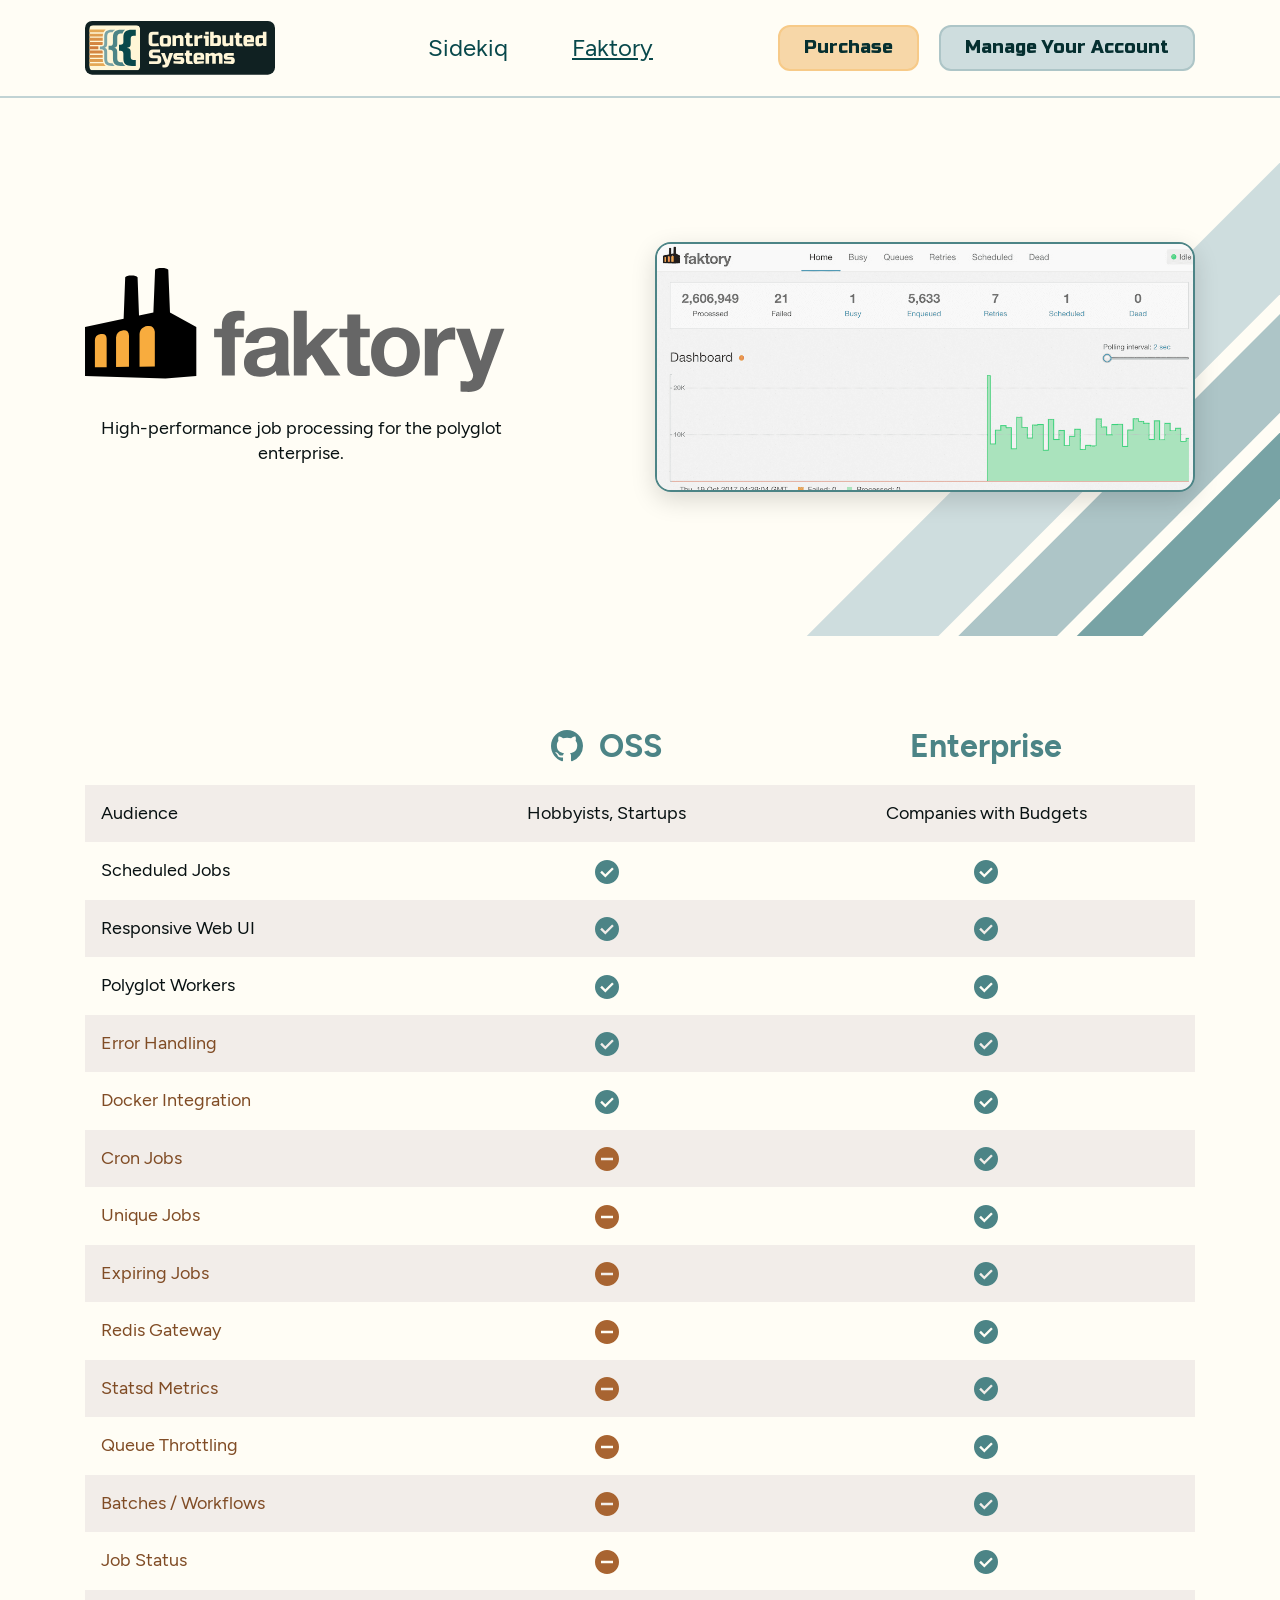
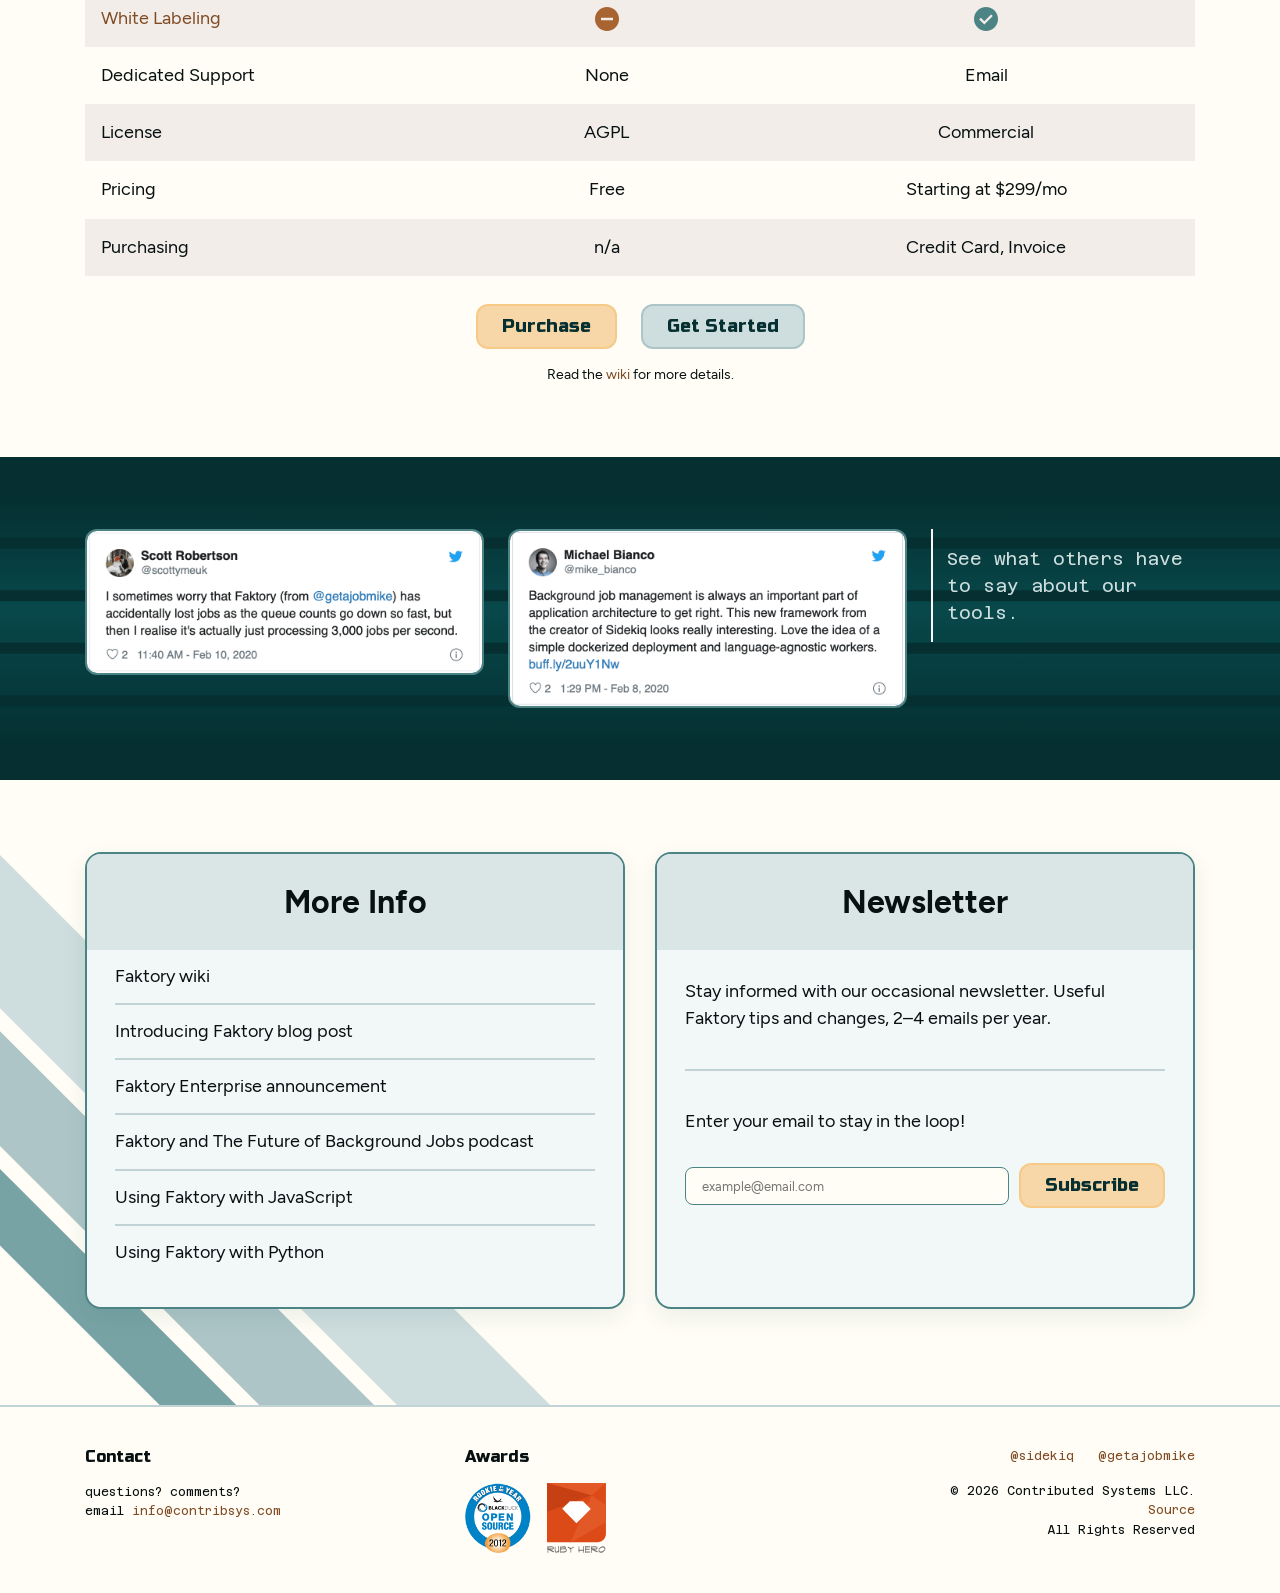
==== commit a4206994: "Update price" ====
--- a/faktory/index.html
+++ b/faktory/index.html
@@ -8,6 +8,7 @@
     <link rel="icon" type="image/svg+xml" href="../favicon.svg">
     <link rel="preload" href="../fonts/RussoOne-Regular.woff2" as="font" type="font/woff2" crossorigin>
     <link rel="preload" href="../fonts/Figtree-Regular.woff2" as="font" type="font/woff2" crossorigin>
+    <link rel="preload" href="../images/mint-stripe-right.svg" as="image" type="image/svg+xml">
     <link rel="stylesheet" href="../css/base.css">
     <link rel="stylesheet" href="../css/fonts.css">
     <link rel="stylesheet" href="../css/theme.css">
@@ -81,7 +82,7 @@
             <tr><td class="key"><a href="https://github.com/contribsys/faktory/wiki/Ent-Misc">White Labeling</a></td><td><span class="icon-no" aria-label="no"></span></td><td><span class="icon-yes" aria-label="yes"></span></td></tr>
             <tr><td class="key">Dedicated Support</td><td>None</td><td>Email</td></tr>
             <tr><td class="key">License</td><td>AGPL</td><td>Commercial</td></tr>
-            <tr><td class="key">Pricing</td><td>Free</td><td>Starting at $199/mo</td></tr>
+            <tr><td class="key">Pricing</td><td>Free</td><td>Starting at $299/mo</td></tr>
             <tr><td class="key">Purchasing</td><td>n/a</td><td>Credit Card, Invoice</td></tr>
           </tbody>
         </table>
--- a/css/theme.css
+++ b/css/theme.css
@@ -1,17 +1,17 @@
 /* ==========================================================================
    theme.css
    Design tokens + base element styling extracted from the Figma design system
-   (Contributed Systems Redesign). Layered on top of Bootstrap 4.4.1.
-
-   Load order: bootstrap.css → theme.css → components.css
+   (Contributed Systems Redesign).
+
+   Load order: base.css → fonts.css → theme.css → components.css
 
    Scale suffix convention (Tailwind style):
      sm, md, lg, xl, 2xl, 3xl, 4xl, 5xl, 6xl
 
    Breakpoints (hardcoded in @media since CSS custom properties cannot be
    consumed by media queries):
-     Tablet = <992px (Bootstrap lg)
-     Mobile = <768px (Bootstrap md)
+     Tablet = <992px
+     Mobile = <768px
    ========================================================================== */
 
 :root {
--- a/css/components.css
+++ b/css/components.css
@@ -1,6 +1,6 @@
 /* ==========================================================================
    components.css
-   Component-level styling layered over Bootstrap 4.4.1 and theme.css tokens.
+   Component-level styling layered over theme.css tokens.
    ========================================================================== */
 
 /* Content image outline — applied to non-chrome imagery (logos inside
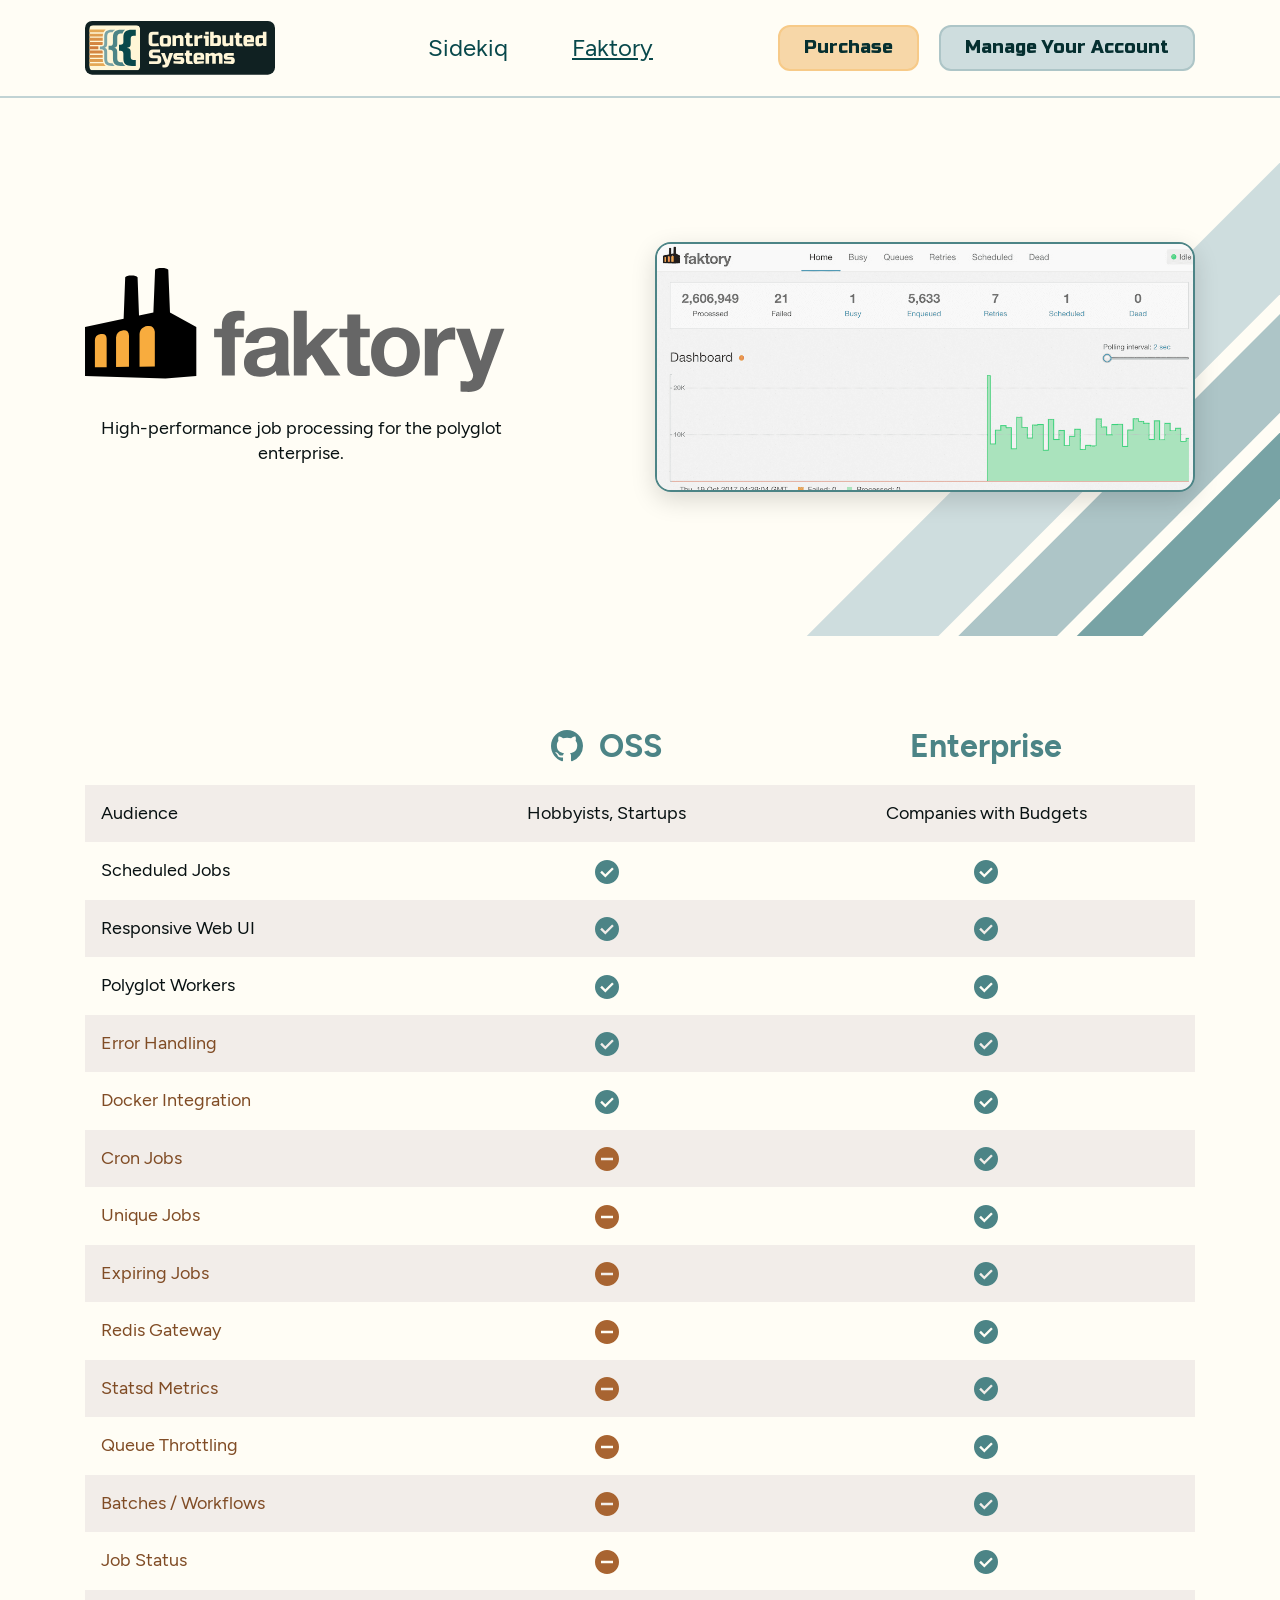
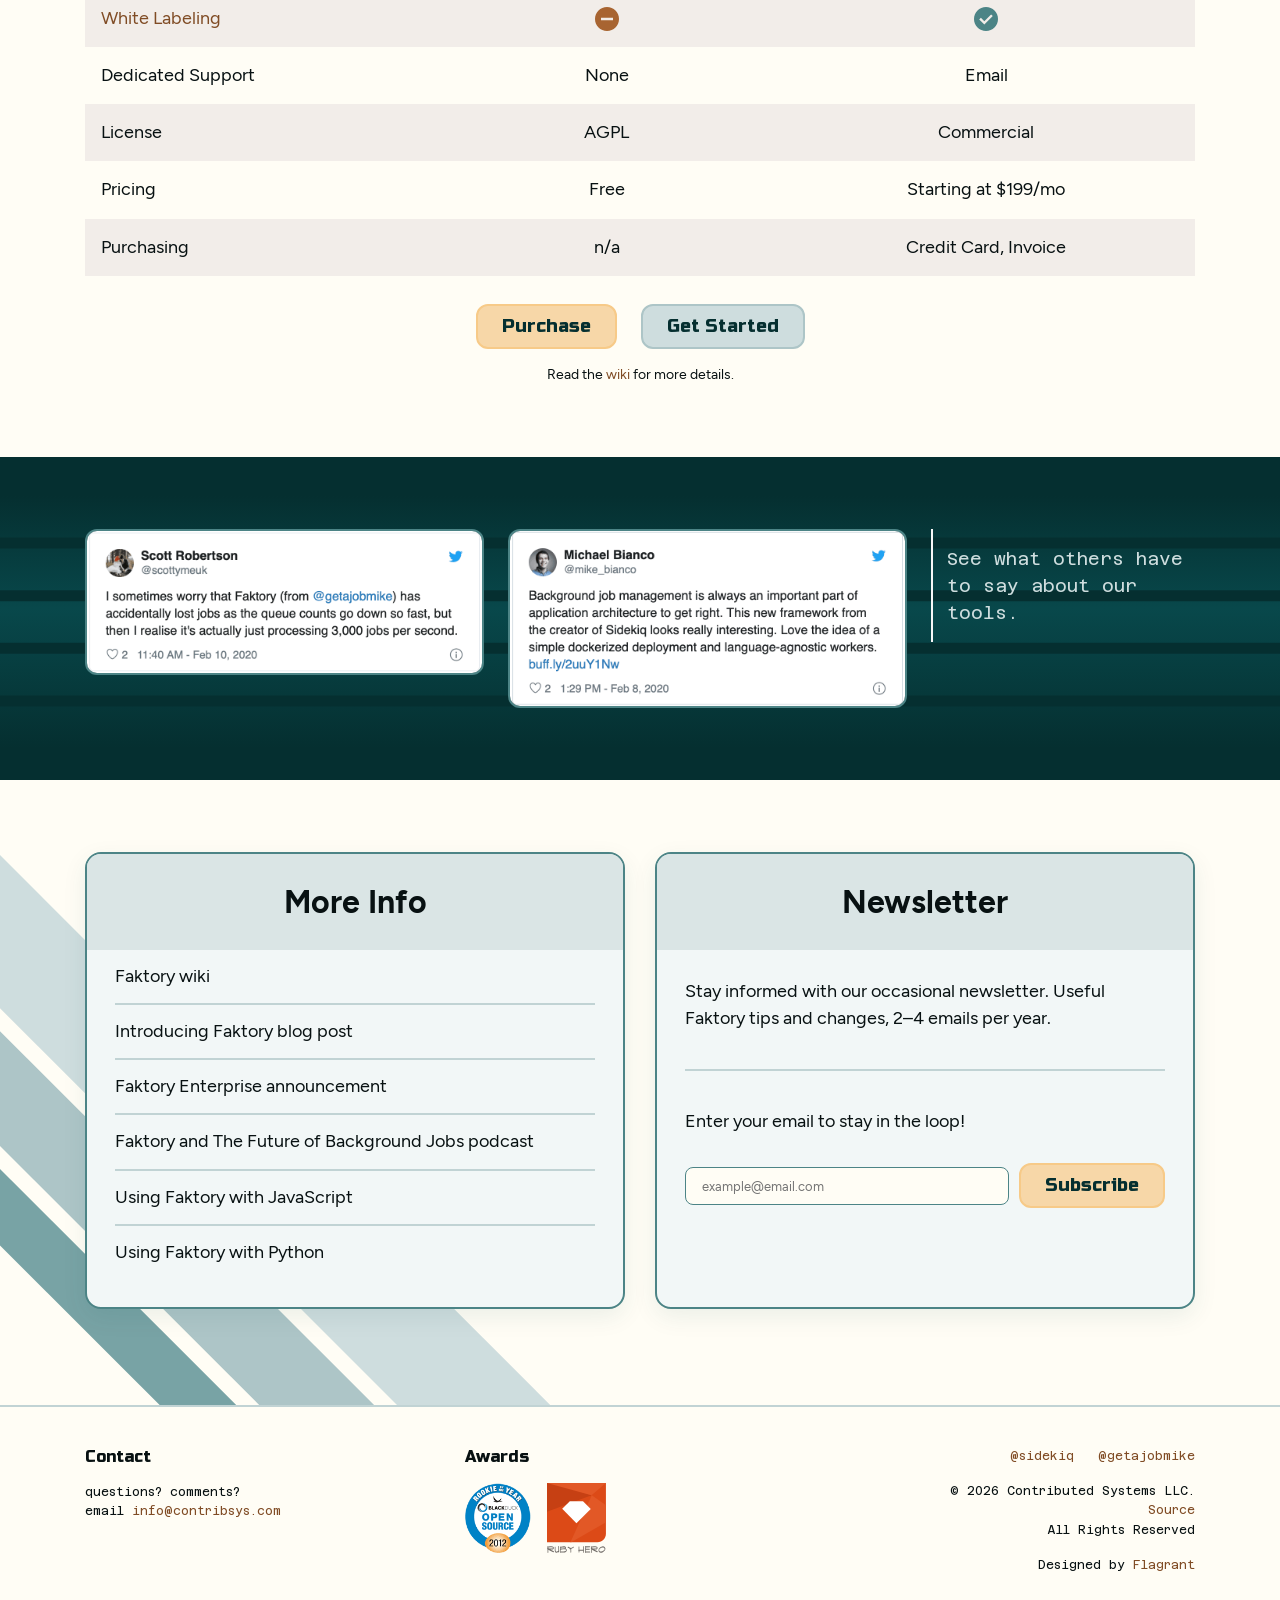
==== commit 740b4268: "Add Flagrant attribution" ====
--- a/faktory/index.html
+++ b/faktory/index.html
@@ -82,7 +82,7 @@
             <tr><td class="key"><a href="https://github.com/contribsys/faktory/wiki/Ent-Misc">White Labeling</a></td><td><span class="icon-no" aria-label="no"></span></td><td><span class="icon-yes" aria-label="yes"></span></td></tr>
             <tr><td class="key">Dedicated Support</td><td>None</td><td>Email</td></tr>
             <tr><td class="key">License</td><td>AGPL</td><td>Commercial</td></tr>
-            <tr><td class="key">Pricing</td><td>Free</td><td>Starting at $299/mo</td></tr>
+            <tr><td class="key">Pricing</td><td>Free</td><td>Starting at $199/mo</td></tr>
             <tr><td class="key">Purchasing</td><td>n/a</td><td>Credit Card, Invoice</td></tr>
           </tbody>
         </table>
@@ -178,6 +178,11 @@
               <a href="https://github.com/mperham/contribsys.com">Source</a><br>
               All Rights Reserved
             </p>
+
+            <p class="site-footer__legal">
+              Designed by
+              <a href="https://www.beflagrant.com" target="_blank" rel="noopener">Flagrant</a>
+            </p>
           </div>
         </div>
       </div>
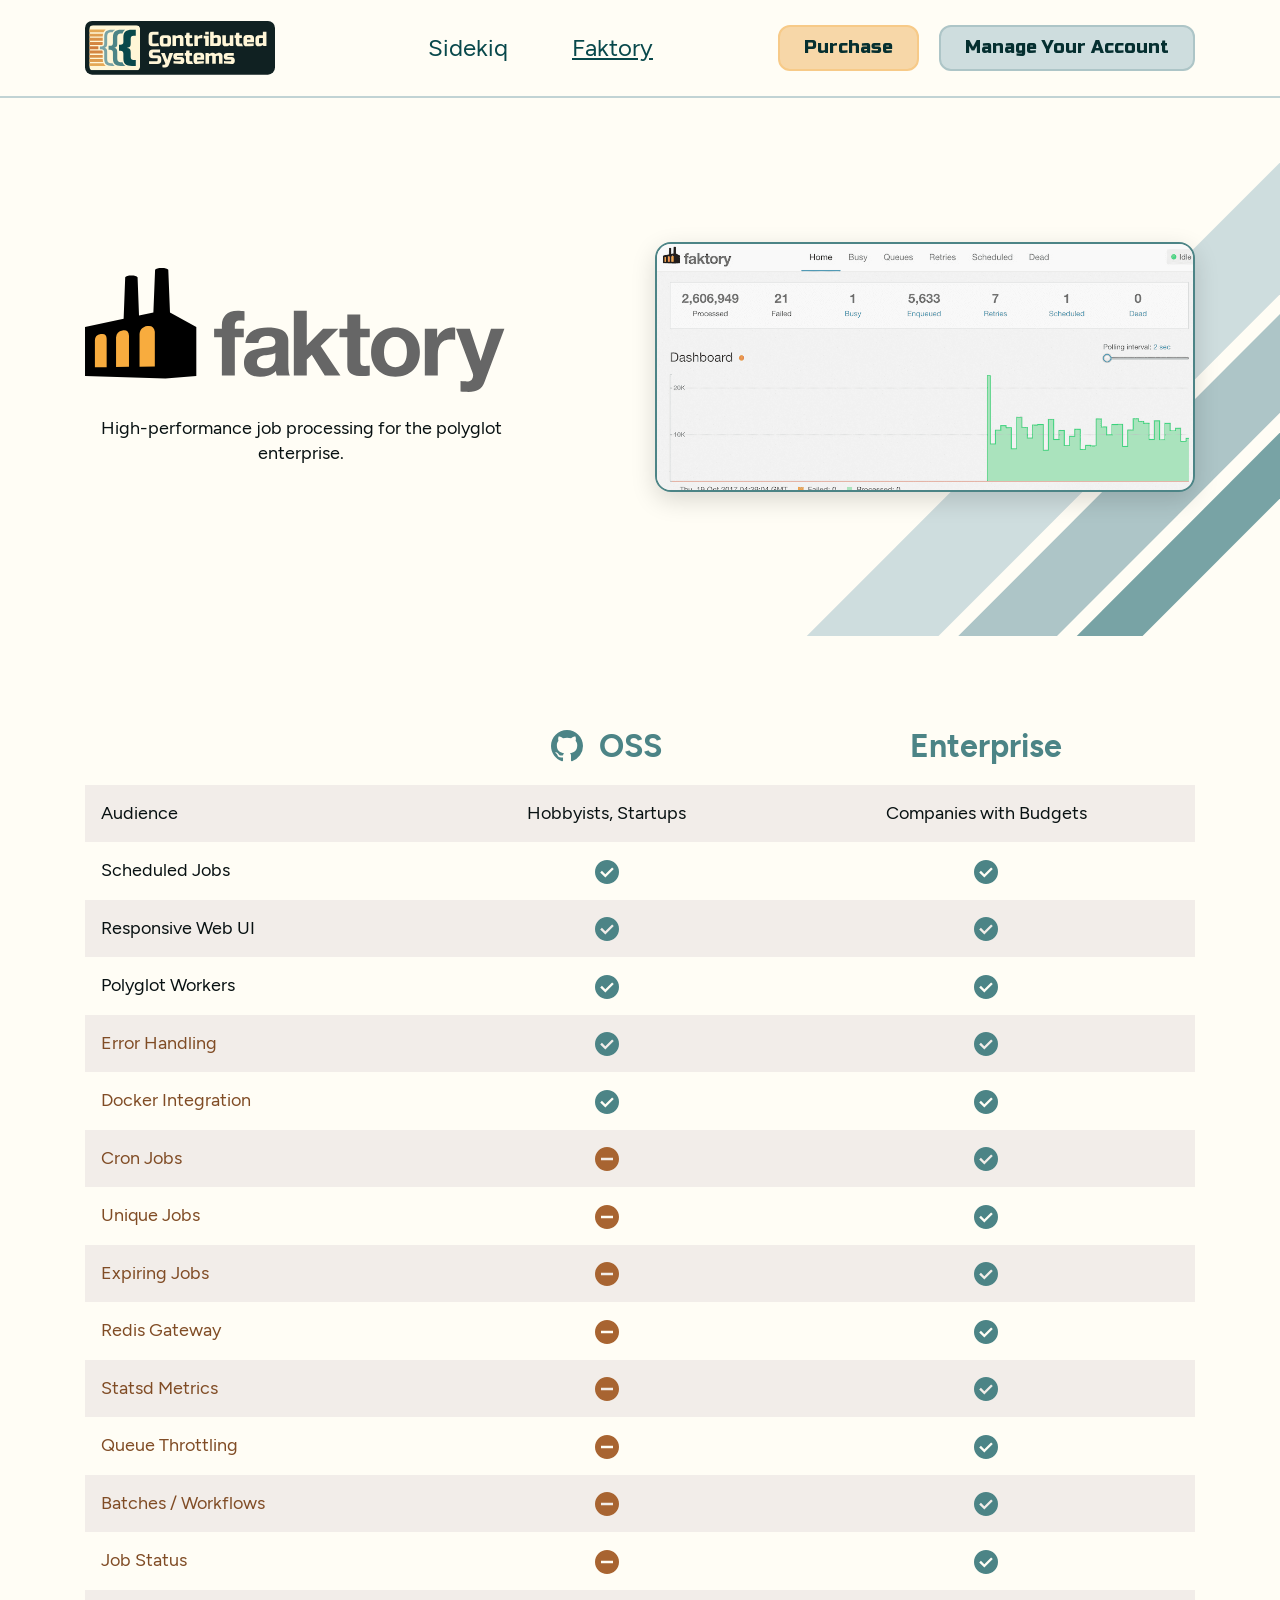
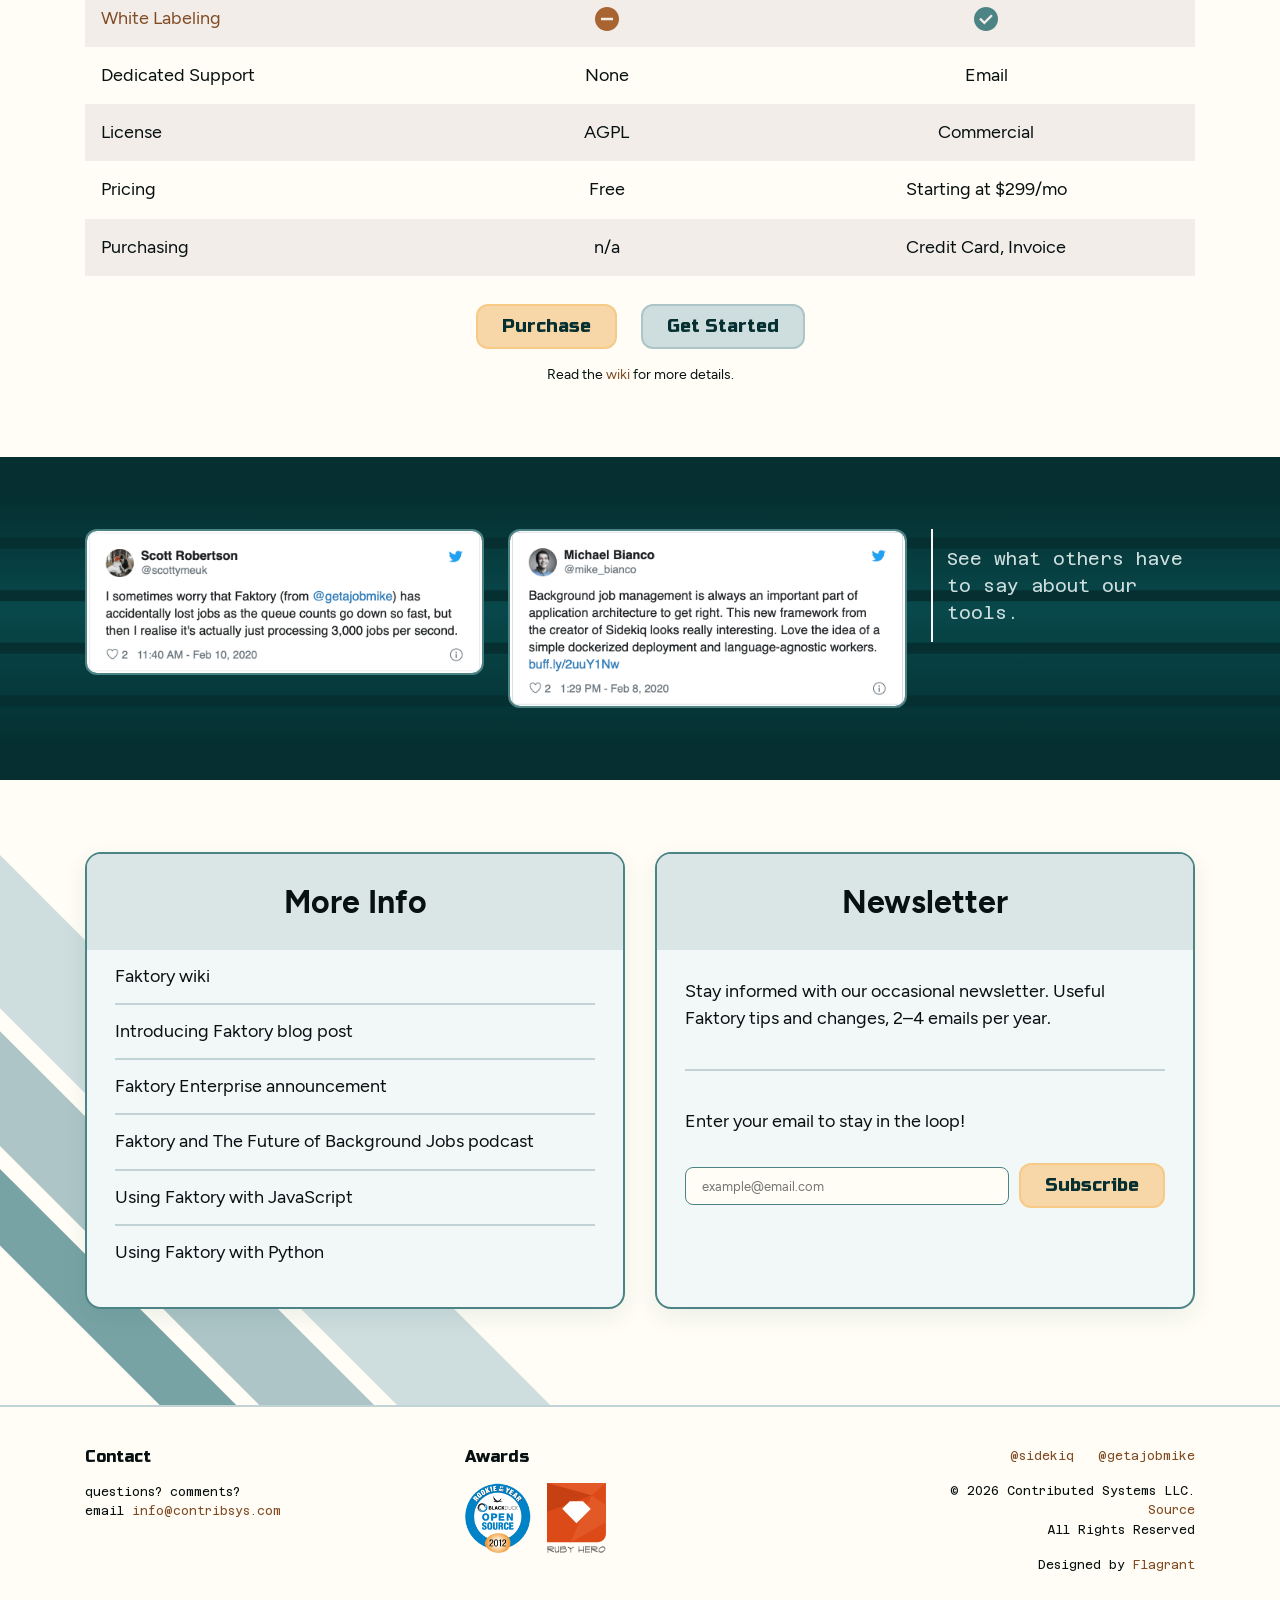
==== commit 79b0cb61: "Merge pull request #6 from beflagrant/attribution" ====
--- a/faktory/index.html
+++ b/faktory/index.html
@@ -82,7 +82,7 @@
             <tr><td class="key"><a href="https://github.com/contribsys/faktory/wiki/Ent-Misc">White Labeling</a></td><td><span class="icon-no" aria-label="no"></span></td><td><span class="icon-yes" aria-label="yes"></span></td></tr>
             <tr><td class="key">Dedicated Support</td><td>None</td><td>Email</td></tr>
             <tr><td class="key">License</td><td>AGPL</td><td>Commercial</td></tr>
-            <tr><td class="key">Pricing</td><td>Free</td><td>Starting at $199/mo</td></tr>
+            <tr><td class="key">Pricing</td><td>Free</td><td>Starting at $299/mo</td></tr>
             <tr><td class="key">Purchasing</td><td>n/a</td><td>Credit Card, Invoice</td></tr>
           </tbody>
         </table>
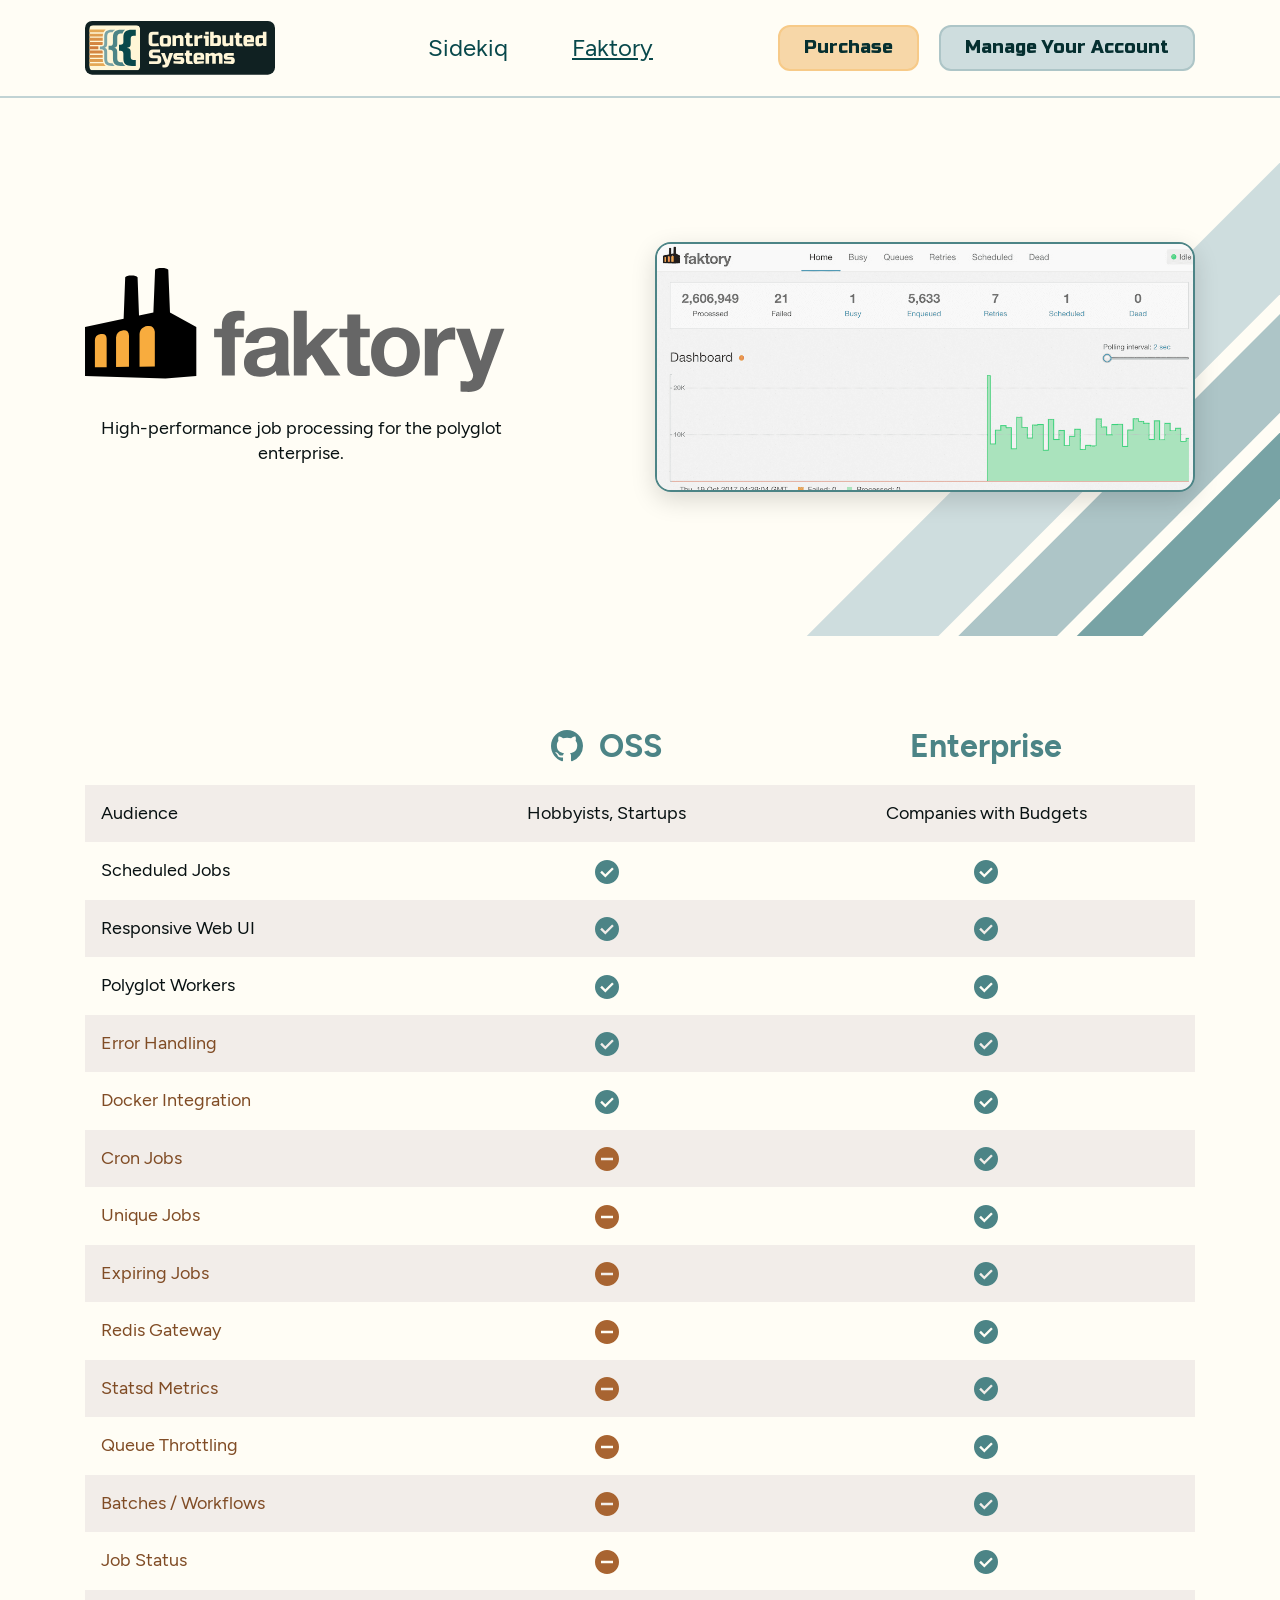
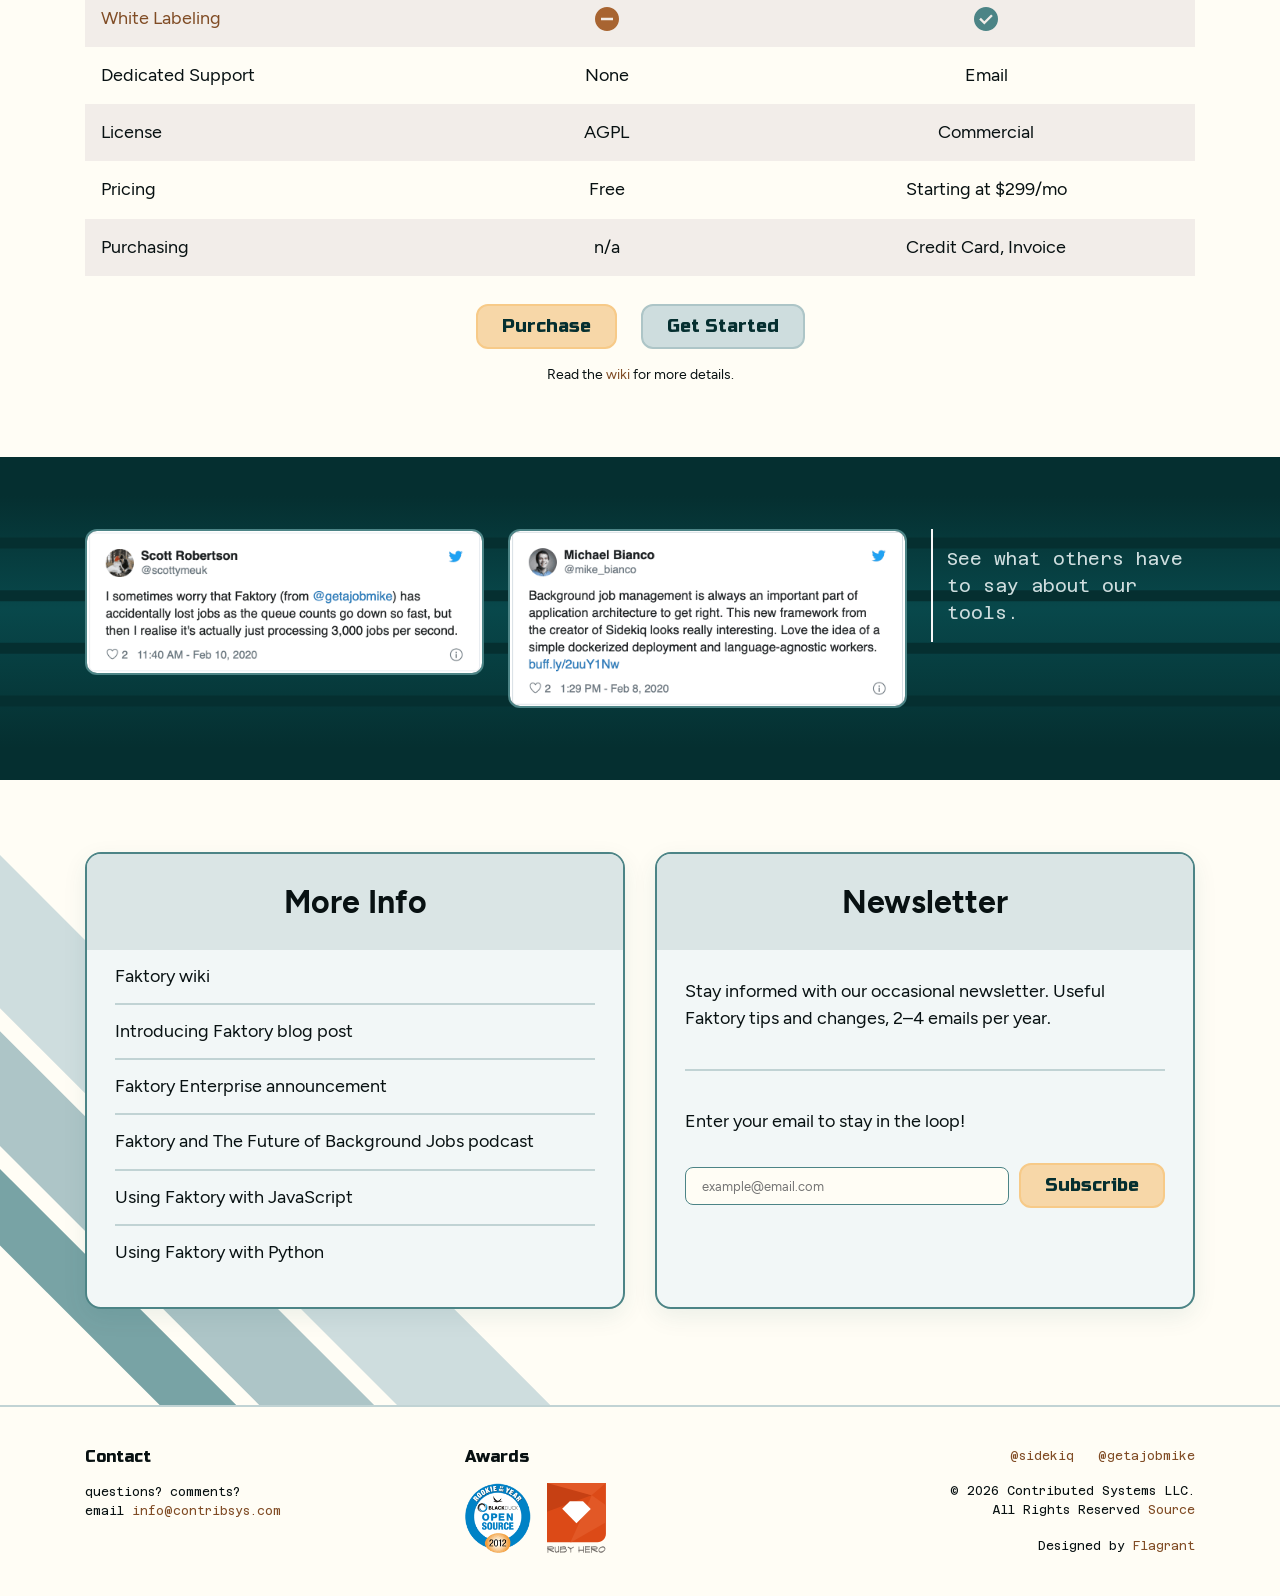
==== commit a5213e94: "tweak" ====
--- a/faktory/index.html
+++ b/faktory/index.html
@@ -175,8 +175,8 @@
             </ul>
             <p class="site-footer__legal">
               &copy; 2026 Contributed Systems LLC.<br>
+              All Rights Reserved
               <a href="https://github.com/mperham/contribsys.com">Source</a><br>
-              All Rights Reserved
             </p>
 
             <p class="site-footer__legal">
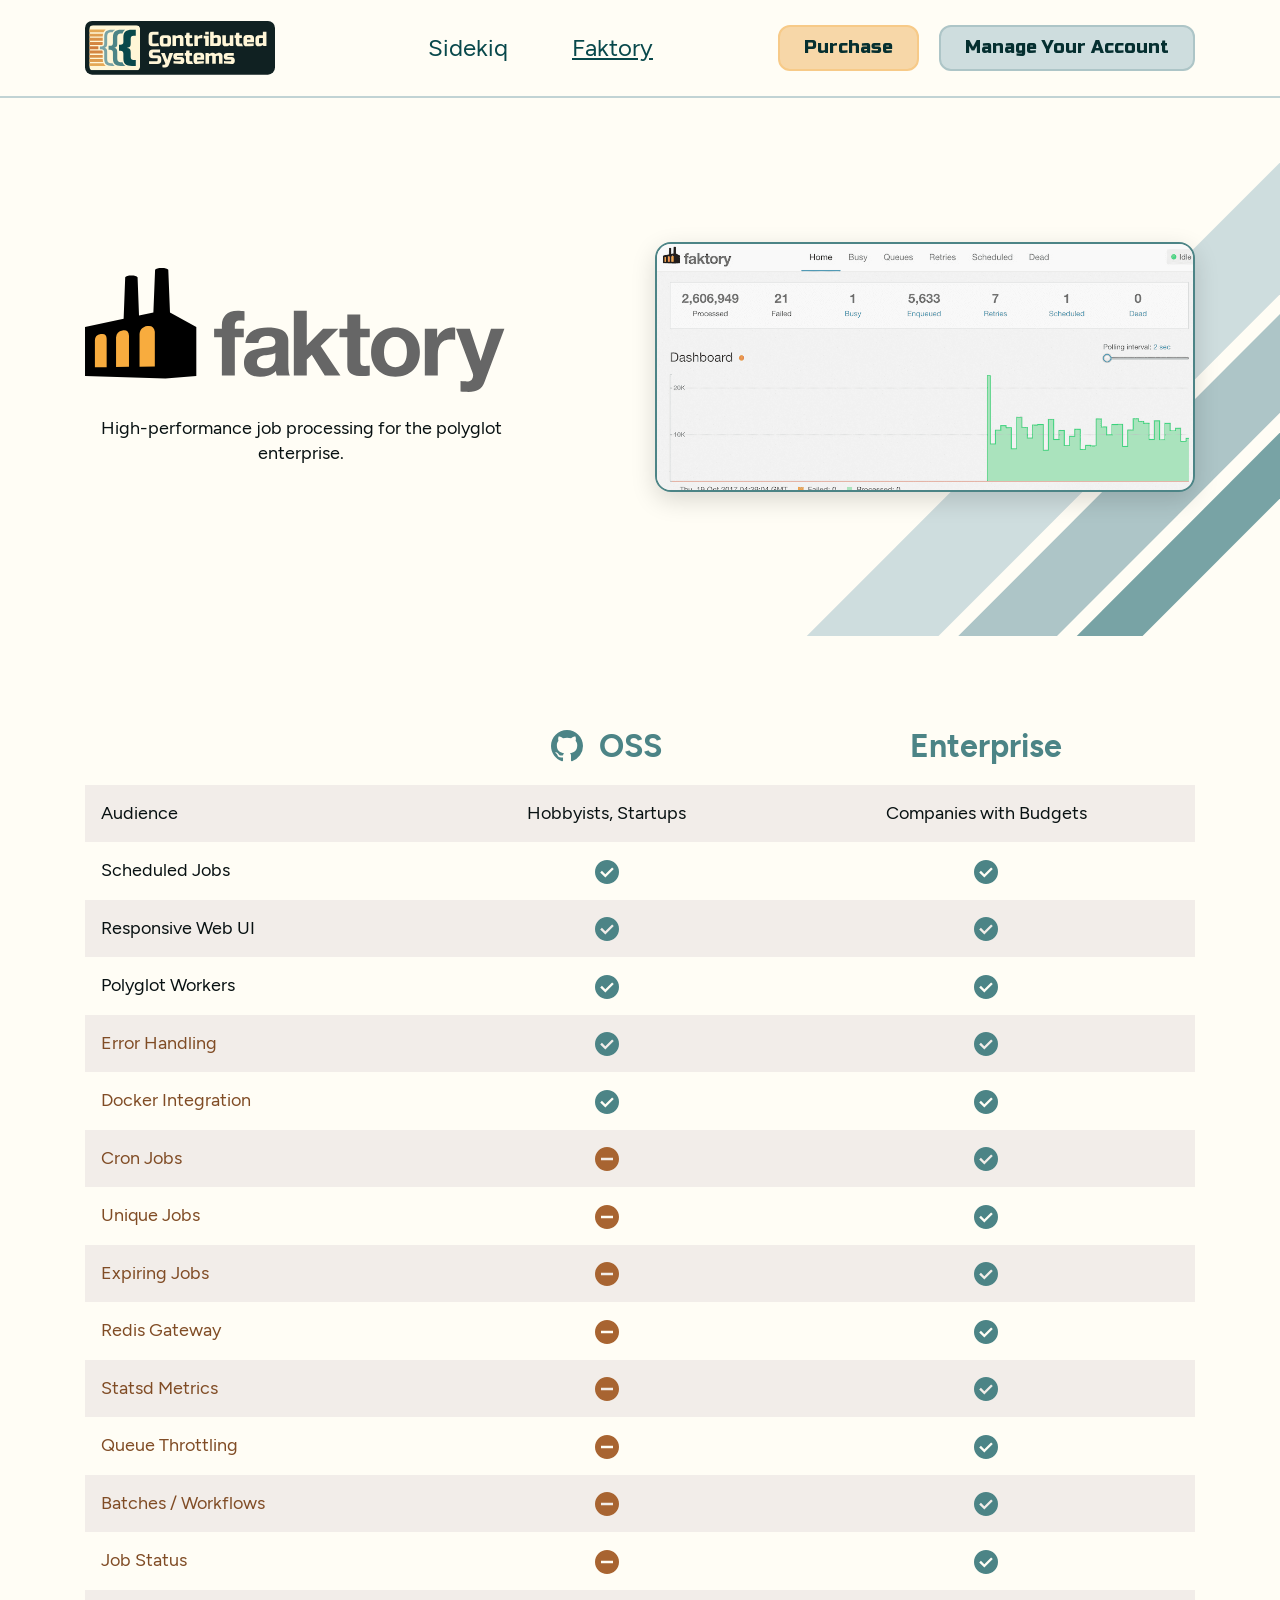
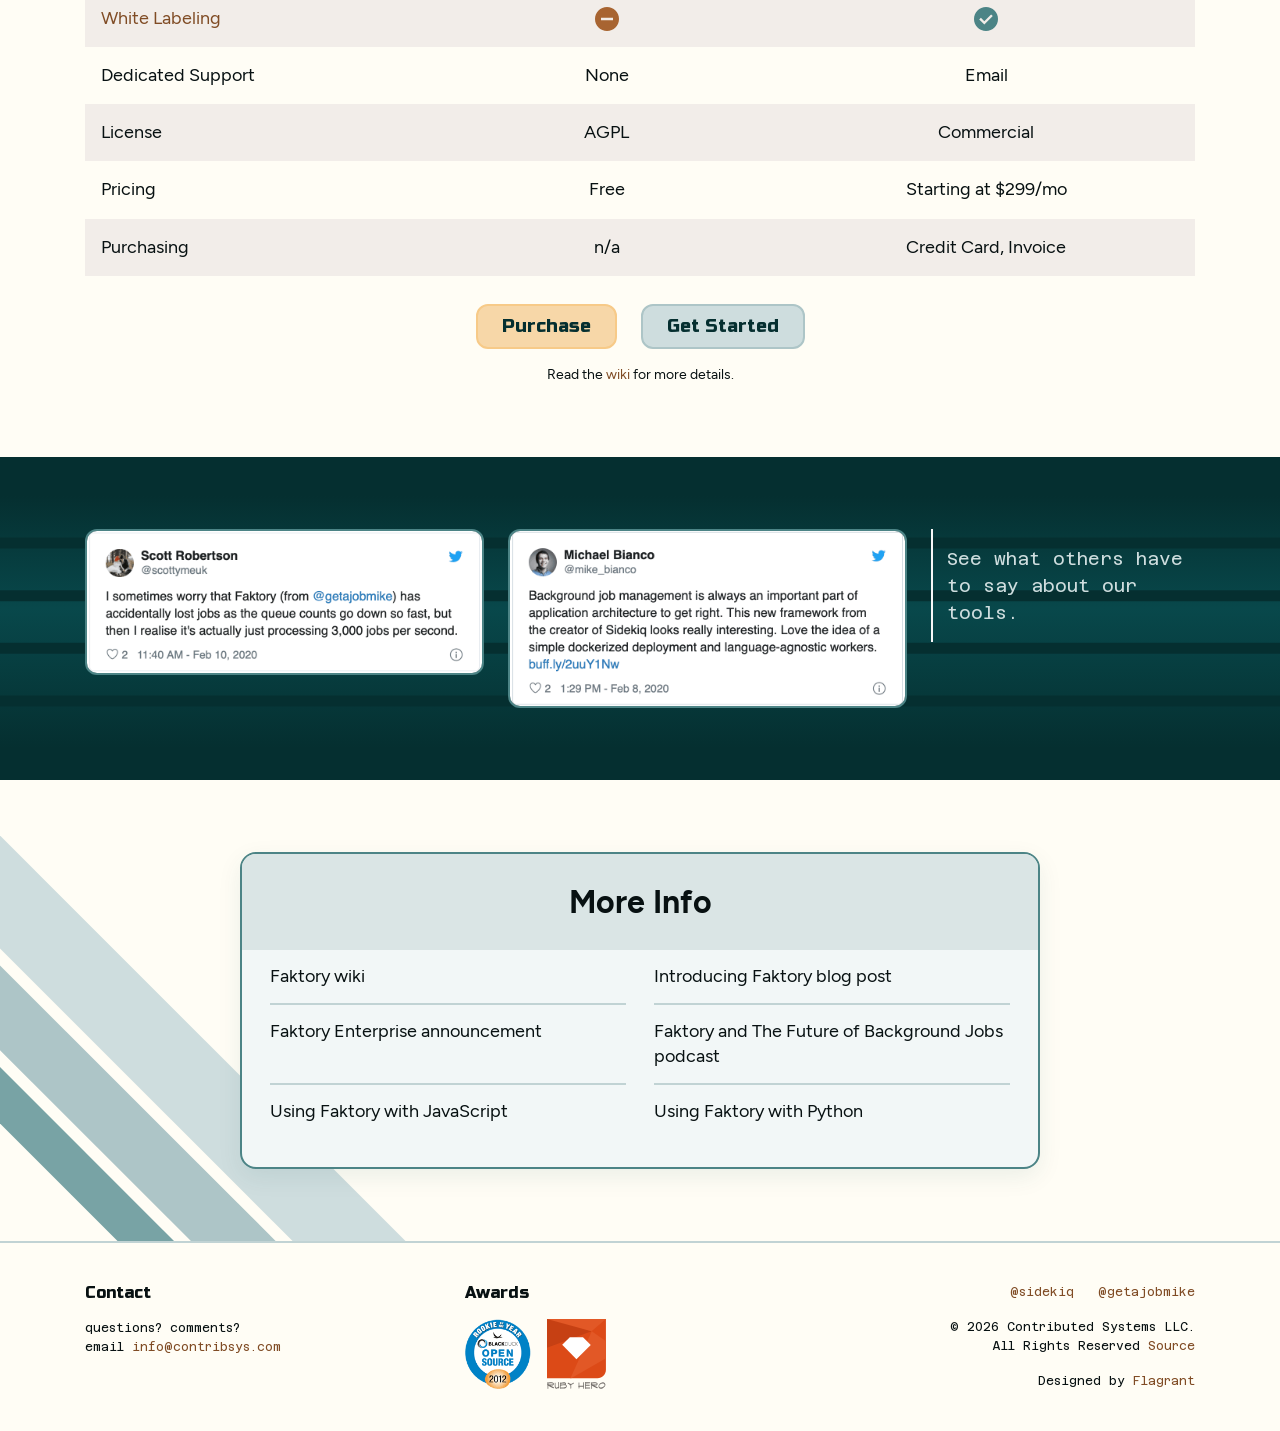
==== commit 53e3bfdb: "Remove newsletter section - No linter noise" ====
--- a/faktory/index.html
+++ b/faktory/index.html
@@ -111,41 +111,19 @@
     <section class="info-band">
       <div class="mint__stripes mint__stripes--left" aria-hidden="true"></div>
       <div class="container">
-        <div class="row">
-          <div class="col-md-6 mb-4">
-            <article class="card-panel info-card">
-              <header class="card-panel__header">
-                <h3>More Info</h3>
-              </header>
-              <ul class="card-panel__list">
-                <li><a target="_blank" rel="noopener" href="https://github.com/contribsys/faktory/wiki">Faktory wiki</a></li>
-                <li><a target="_blank" rel="noopener" href="https://www.mikeperham.com/2017/10/24/introducing-faktory/">Introducing Faktory blog post</a></li>
-                <li><a target="_blank" rel="noopener" href="https://www.mikeperham.com/2020/01/08/faktory-enterprise/">Faktory Enterprise announcement</a></li>
-                <li><a target="_blank" rel="noopener" href="https://changelog.com/podcast/274">Faktory and The Future of Background Jobs podcast</a></li>
-                <li><a target="_blank" rel="noopener" href="https://www.mikeperham.com/2019/01/16/using-faktory-with-javascript/">Using Faktory with JavaScript</a></li>
-                <li><a target="_blank" rel="noopener" href="https://www.mikeperham.com/2019/01/08/using-faktory-with-python/">Using Faktory with Python</a></li>
-              </ul>
-            </article>
-          </div>
-          <div class="col-md-6 mb-4">
-            <article class="card-panel info-card">
-              <header class="card-panel__header">
-                <h3>Newsletter</h3>
-              </header>
-              <div class="card-panel__body">
-                <p>Stay informed with our occasional newsletter. Useful Faktory tips and changes, 2&ndash;4 emails per year.</p>
-                <hr class="card-panel__rule">
-                <p>Enter your email to stay in the loop!</p>
-                <form action="https://tinyletter.com/faktory" method="post" target="popupwindow" onsubmit="window.open('https://tinyletter.com/faktory', 'popupwindow', 'scrollbars=yes,width=800,height=600');return true" class="newsletter-form">
-                  <label class="sr-only" for="tlemail">Email address</label>
-                  <input type="email" name="email" id="tlemail" placeholder="example@email.com" autocomplete="email" required>
-                  <input type="hidden" value="1" name="embed">
-                  <button type="submit" class="btn-pill btn-pill--accent">Subscribe</button>
-                </form>
-              </div>
-            </article>
-          </div>
-        </div>
+        <article class="card-panel info-card">
+          <header class="card-panel__header">
+            <h3>More Info</h3>
+          </header>
+          <ul class="card-panel__list card-panel__list--two-col">
+            <li><a target="_blank" rel="noopener" href="https://github.com/contribsys/faktory/wiki">Faktory wiki</a></li>
+            <li><a target="_blank" rel="noopener" href="https://www.mikeperham.com/2017/10/24/introducing-faktory/">Introducing Faktory blog post</a></li>
+            <li><a target="_blank" rel="noopener" href="https://www.mikeperham.com/2020/01/08/faktory-enterprise/">Faktory Enterprise announcement</a></li>
+            <li><a target="_blank" rel="noopener" href="https://changelog.com/podcast/274">Faktory and The Future of Background Jobs podcast</a></li>
+            <li><a target="_blank" rel="noopener" href="https://www.mikeperham.com/2019/01/16/using-faktory-with-javascript/">Using Faktory with JavaScript</a></li>
+            <li><a target="_blank" rel="noopener" href="https://www.mikeperham.com/2019/01/08/using-faktory-with-python/">Using Faktory with Python</a></li>
+          </ul>
+        </article>
       </div>
     </section>
 
--- a/css/components.css
+++ b/css/components.css
@@ -759,6 +759,9 @@
   position: relative;
   z-index: 2;
   box-shadow: 0 8px 24px rgba(8, 72, 75, 0.08);
+  max-width: 800px;
+  margin-left: auto;
+  margin-right: auto;
 }
 
 .info-card .card-panel__list li {
@@ -777,25 +780,28 @@
   line-height: 1.5;
 }
 
-.newsletter-form {
-  display: flex;
-  gap: var(--space-sm);
-  align-items: center;
-  flex-wrap: wrap;
-}
-
-.newsletter-form input[type="email"] {
-  flex: 1 1 200px;
-  border: 1px solid var(--border-strong);
-  border-radius: var(--radius-sm);
-  padding: var(--space-sm) var(--space-lg);
-  font-family: var(--font-body);
-  background-color: var(--surface-page);
-}
-
-.newsletter-form input[type="email"]:focus {
-  outline: 0;
-  border-color: var(--brand-primary);
+.card-panel__list--two-col {
+  display: grid;
+  grid-template-columns: repeat(2, 1fr);
+  column-gap: var(--space-3xl);
+}
+
+.card-panel__list--two-col li:nth-last-child(-n+2) {
+  border-bottom: 0;
+}
+
+@media (max-width: 767.98px) {
+  .card-panel__list--two-col {
+    grid-template-columns: 1fr;
+  }
+
+  .card-panel__list--two-col li:nth-last-child(-n+2) {
+    border-bottom: 2px solid var(--border-default);
+  }
+
+  .card-panel__list--two-col li:last-child {
+    border-bottom: 0;
+  }
 }
 
 /* ============ RESPONSIVE ============ */
